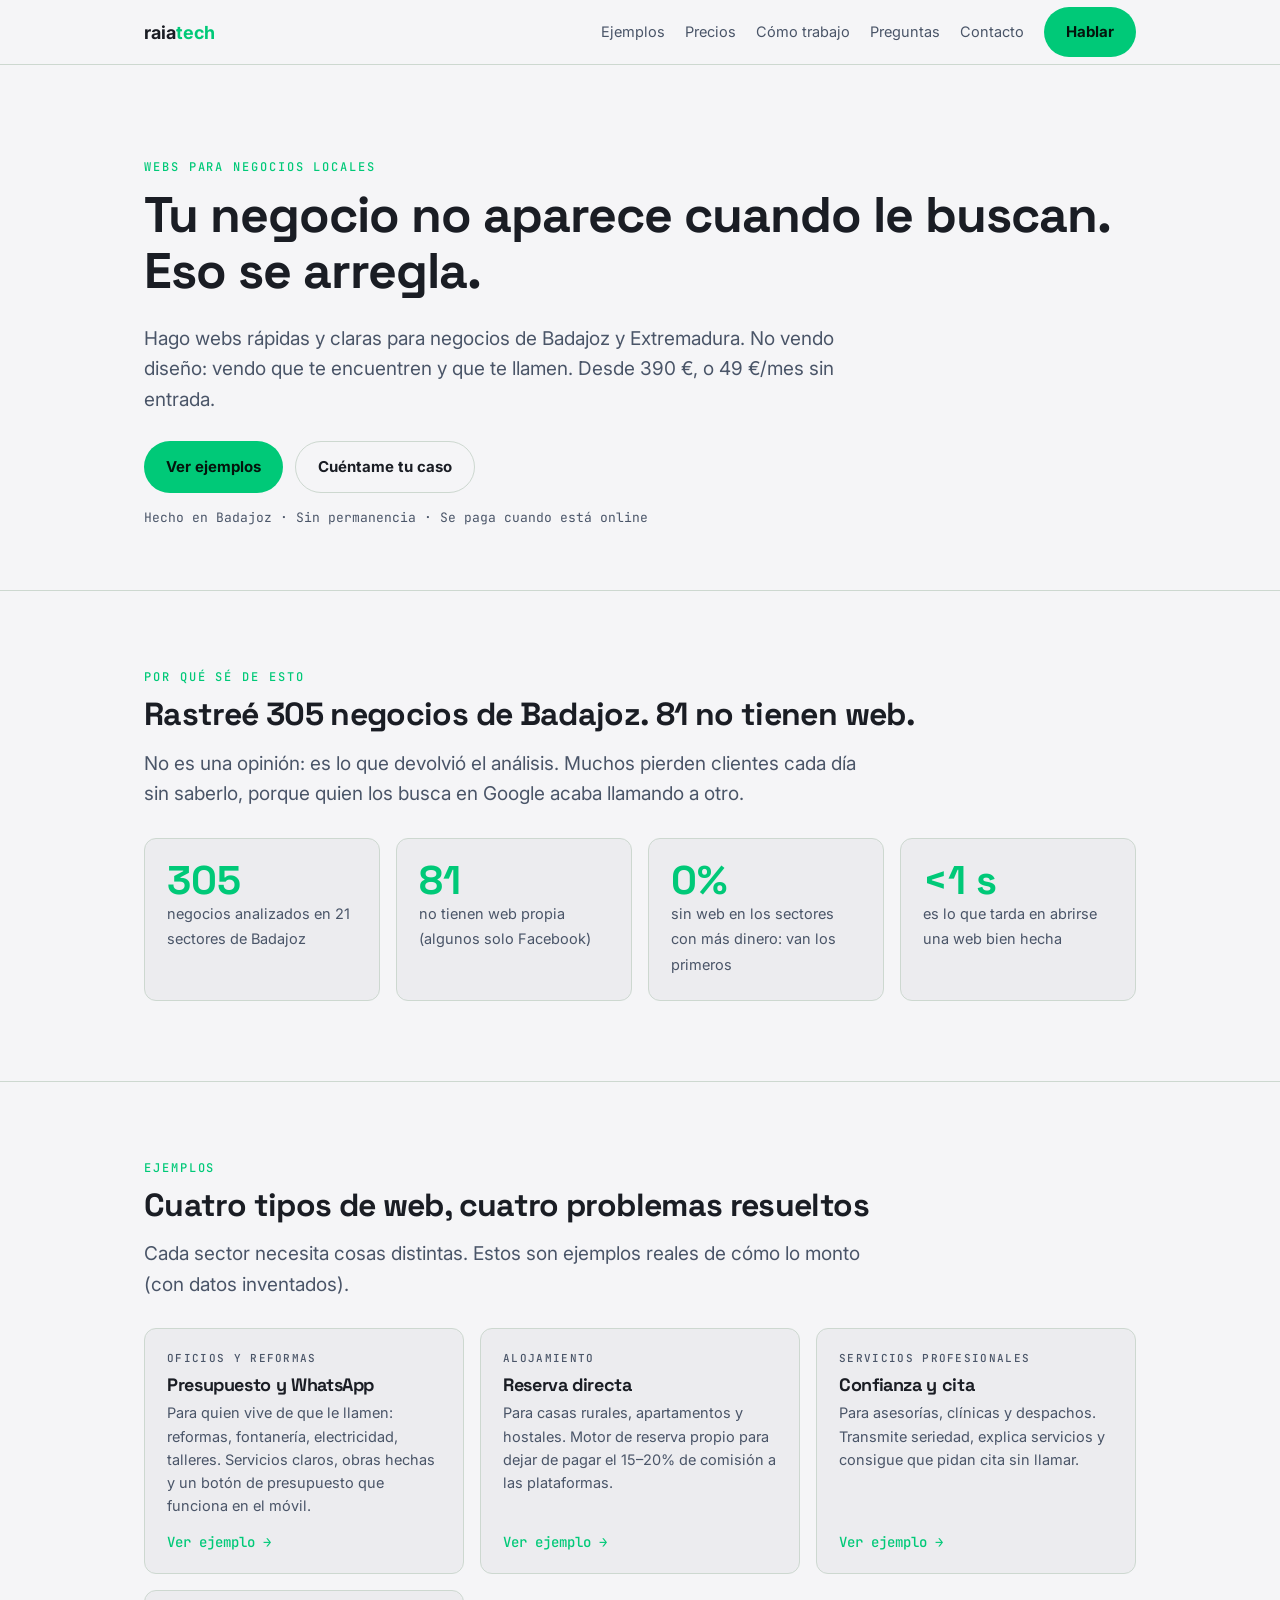
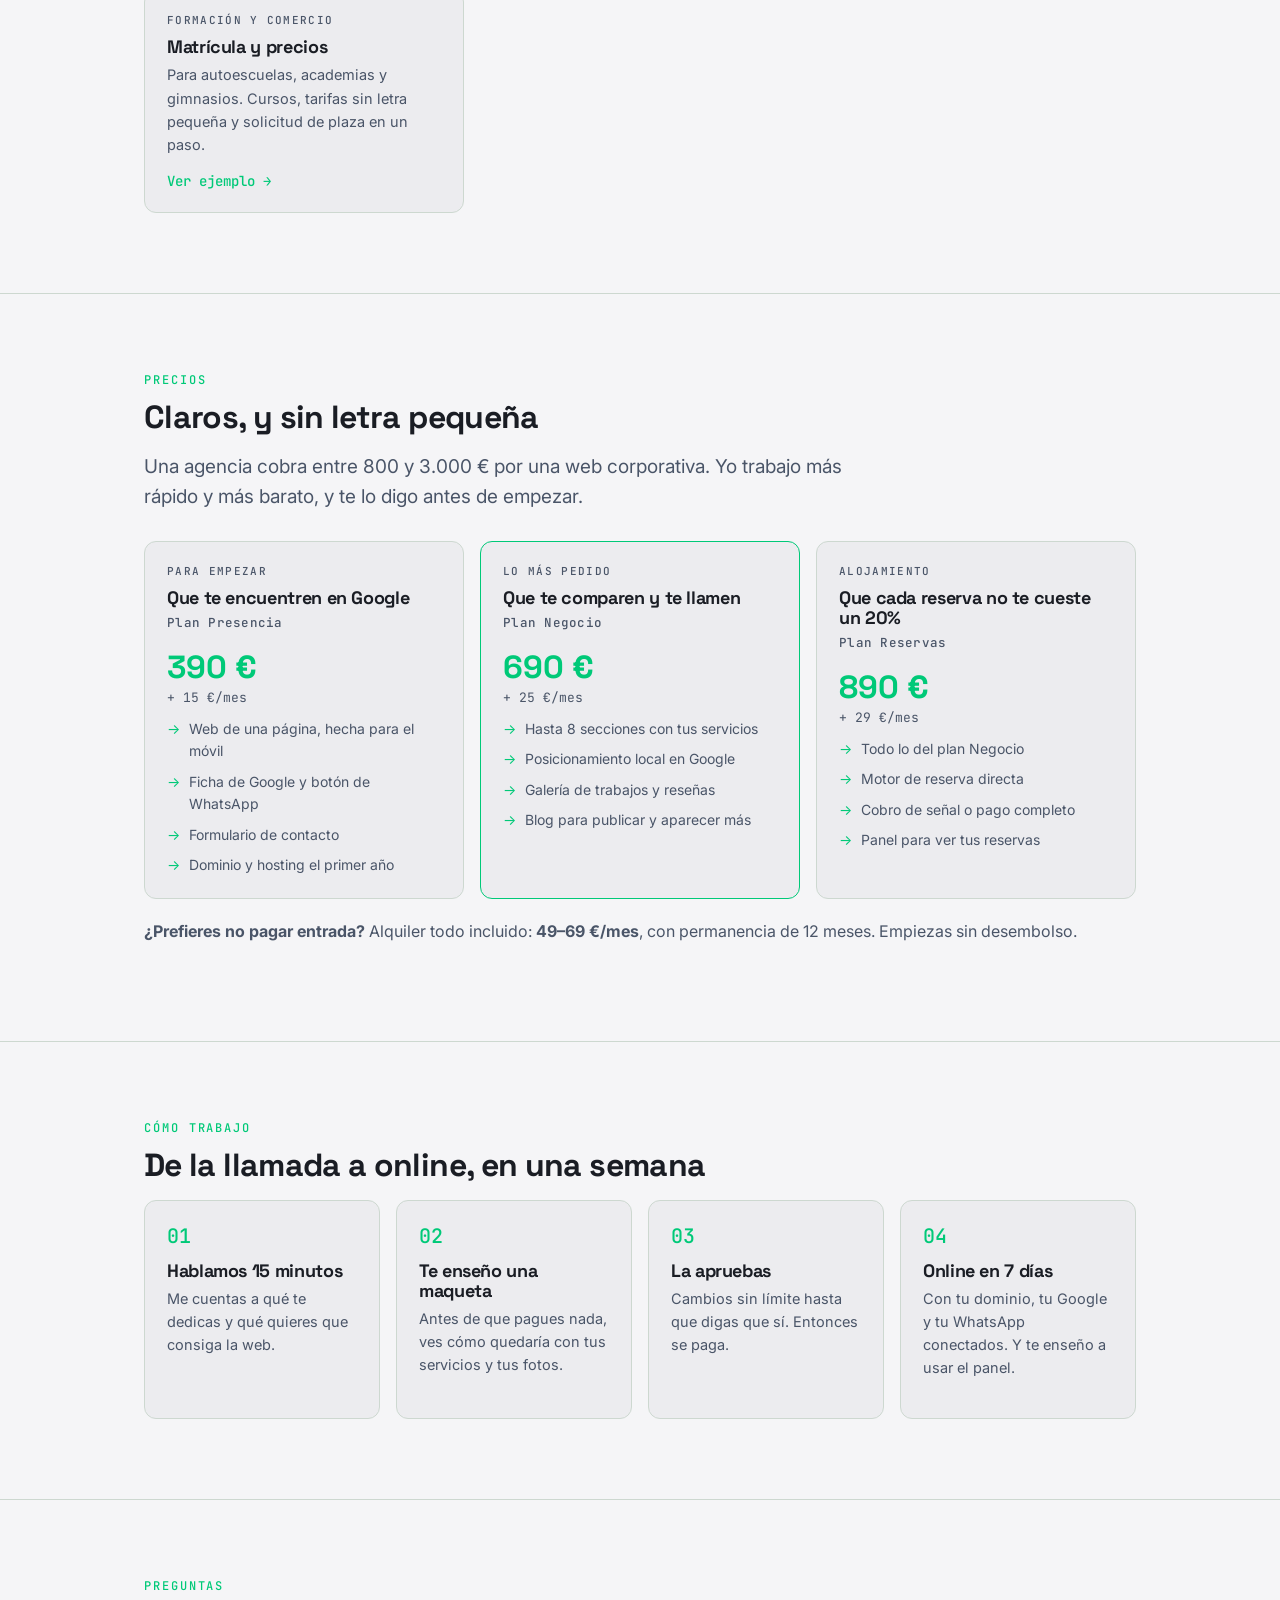
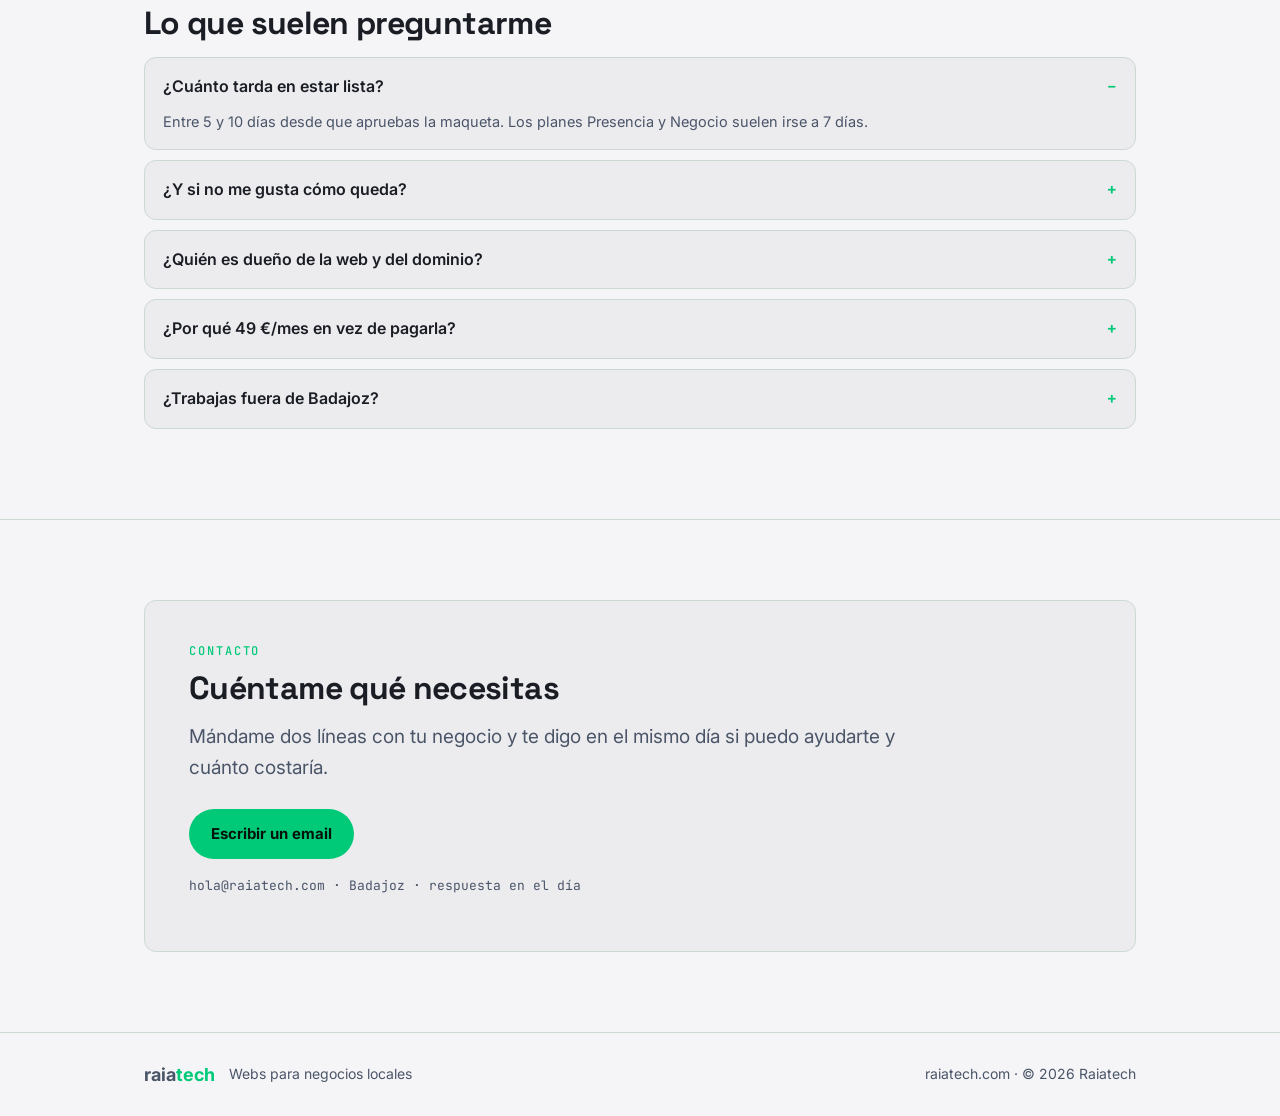
==== webs/index.html @ 299d2aa9 "feat: Raiatech pasa a consultoría técnica e IA Portada con auditoría e ingeniero integrado, informe " ====
<!DOCTYPE html>
<html lang="es">
<head>
<meta name="robots" content="noindex">
<meta charset="utf-8">
<meta name="viewport" content="width=device-width, initial-scale=1">
<title>Webs para negocios locales — Raiatech</title>
<meta name="description" content="Webs rápidas y pensadas para captar clientes, para negocios de Badajoz y Extremadura. Desde 390 € o 49 €/mes sin entrada.">
<link rel="preconnect" href="https://fonts.googleapis.com">
<link rel="preconnect" href="https://fonts.gstatic.com" crossorigin>
<link href="https://fonts.googleapis.com/css2?family=Inter:wght@400;600;700;800&family=JetBrains+Mono:wght@400;500&family=Space+Grotesk:wght@400;500;700&display=swap" rel="stylesheet">
<link rel="icon" href="data:image/svg+xml,%3Csvg xmlns='http://www.w3.org/2000/svg' viewBox='0 0 32 32'%3E%3Crect width='32' height='32' rx='7' fill='%2310141a'/%3E%3Ctext x='16' y='24' font-family='system-ui,sans-serif' font-size='21' font-weight='700' fill='%2300ff9d' text-anchor='middle'%3Er%3C/text%3E%3C/svg%3E">
<style>
  :root{
    --bg:#10141a; --surface-low:#1c2026; --surface-mid:#262a31;
    --electric:#00ff9d; --electric-dim:#00e38b; --cyber-light:#97cbff;
    --on-electric:#0a1410; --on-bg:#dfe2eb; --on-surface:#b9cbbc; --line:#3b4a3f;
    --font:'Inter',ui-sans-serif,system-ui,sans-serif;
    --display:'Space Grotesk','Inter',ui-sans-serif,sans-serif;
    --mono:'JetBrains Mono',ui-monospace,'SF Mono',Menlo,monospace;
    --wrap:1040px; --r:12px;
  }
  @media (prefers-color-scheme: light){
    :root{
      --bg:#f5f5f7; --surface-low:#ececef; --surface-mid:#e2e2e7;
      --electric:#00c978; --electric-dim:#00b36b; --cyber-light:#1e5080;
      --on-electric:#04140c; --on-bg:#1a1d24; --on-surface:#4a5568; --line:#cdd8d0;
    }
  }
  *,*::before,*::after{box-sizing:border-box}
  html{scroll-behavior:smooth}
  body{margin:0;background:var(--bg);color:var(--on-bg);font:16px/1.6 var(--font);-webkit-font-smoothing:antialiased}
  a{color:inherit;text-decoration:none}
  .wrap{max-width:var(--wrap);margin:0 auto;padding:0 24px}
  h1,h2,h3{font-family:var(--display);margin:0 0 .5em;letter-spacing:-.02em;line-height:1.12}
  h1{font-size:clamp(30px,5.4vw,50px);font-weight:700}
  h2{font-size:clamp(23px,3.4vw,32px);font-weight:700}
  h3{font-size:18px}
  p{margin:0 0 1em;color:var(--on-surface)}
  .label{font:500 12px/1 var(--mono);letter-spacing:.16em;text-transform:uppercase;color:var(--electric);margin:0 0 14px}
  .lead{font-size:clamp(17px,2vw,19px);max-width:60ch}
  section{padding:clamp(48px,7vw,80px) 0}
  .sep{border-top:1px solid var(--line)}

  header.top{position:sticky;top:0;z-index:40;background:color-mix(in srgb,var(--bg) 85%,transparent);backdrop-filter:blur(10px);border-bottom:1px solid var(--line)}
  header.top .wrap{display:flex;align-items:center;gap:20px;height:64px}
  .logo{font:700 18px var(--font)}
  .logo span{color:var(--electric)}
  header nav{display:flex;gap:20px;margin-left:auto;font-size:14.5px;color:var(--on-surface)}
  header nav a:hover{color:var(--on-bg)}
  @media(max-width:860px){header nav{display:none}}

  .btn{display:inline-flex;align-items:center;gap:8px;background:var(--electric);color:var(--on-electric);font-weight:700;font-size:15px;padding:13px 22px;border-radius:999px;border:0;cursor:pointer;transition:transform .12s,filter .12s;font-family:inherit}
  .btn:hover{transform:translateY(-1px);filter:brightness(1.05)}
  .btn--ghost{background:transparent;color:var(--on-bg);border:1.5px solid var(--line)}
  .btn-row{display:flex;flex-wrap:wrap;gap:12px;margin-top:26px}

  .hero{padding:clamp(52px,8vw,96px) 0 clamp(40px,6vw,64px)}
  .hero small{display:block;margin-top:16px;font:400 13px var(--mono);color:var(--on-surface)}

  .stats{display:grid;gap:16px;grid-template-columns:repeat(auto-fit,minmax(200px,1fr))}
  .stat{background:var(--surface-low);border:1px solid var(--line);border-radius:var(--r);padding:22px}
  .stat b{display:block;font:700 40px/1 var(--display);color:var(--electric)}
  .stat span{color:var(--on-surface);font-size:14.5px}

  .grid{display:grid;gap:16px;grid-template-columns:repeat(auto-fit,minmax(240px,1fr))}
  .card{background:var(--surface-low);border:1px solid var(--line);border-radius:var(--r);padding:22px;display:flex;flex-direction:column}
  .card h3{margin-bottom:6px}
  .card p{margin:0 0 16px;font-size:14.5px}
  .card .link{margin-top:auto;font:500 14px var(--mono);color:var(--electric)}
  .card .tag{font:500 11px var(--mono);letter-spacing:.12em;text-transform:uppercase;color:var(--on-surface);margin-bottom:10px}
  a.card:hover{border-color:var(--electric)}

  .price{display:grid;gap:16px;grid-template-columns:repeat(auto-fit,minmax(240px,1fr))}
  .price .plan{font:500 12.5px var(--mono);color:var(--on-surface);margin:0 0 14px;letter-spacing:.02em}
  .price .card b.amount{display:block;font:700 32px/1 var(--display);color:var(--electric);margin:6px 0}
  .price .card small{color:var(--on-surface);font:400 13px var(--mono)}
  .feat{list-style:none;padding:0;margin:12px 0 0;display:grid;gap:8px}
  .feat li{padding-left:22px;position:relative;color:var(--on-surface);font-size:14px}
  .feat li::before{content:"→";position:absolute;left:0;color:var(--electric)}

  .steps{counter-reset:s;display:grid;gap:16px;grid-template-columns:repeat(auto-fit,minmax(220px,1fr))}
  .steps .card::before{counter-increment:s;content:"0" counter(s);font:500 20px var(--mono);color:var(--electric);display:block;margin-bottom:12px}

  details{border:1px solid var(--line);border-radius:var(--r);padding:16px 18px;margin-bottom:10px;background:var(--surface-low)}
  details summary{font-weight:600;cursor:pointer;list-style:none}
  details summary::-webkit-details-marker{display:none}
  details summary::after{content:"+";float:right;color:var(--electric);font-family:var(--mono)}
  details[open] summary::after{content:"–"}
  details p{margin:10px 0 0;font-size:14.5px}

  .cta{background:var(--surface-low);border:1px solid var(--line);border-radius:var(--r);padding:clamp(26px,5vw,44px)}

  footer.foot{border-top:1px solid var(--line);padding:30px 0;color:var(--on-surface);font-size:14px}
  footer.foot .wrap{display:flex;flex-wrap:wrap;gap:14px;align-items:center}
  footer.foot a:hover{color:var(--on-bg)}
</style>
</head>
<body>

<header class="top">
  <div class="wrap">
    <a class="logo" href="https://raiatech.com">raia<span>tech</span></a>
    <nav>
      <a href="#ejemplos">Ejemplos</a>
      <a href="#precios">Precios</a>
      <a href="#proceso">Cómo trabajo</a>
      <a href="#preguntas">Preguntas</a>
      <a href="#contacto">Contacto</a>
    </nav>
    <a class="btn" href="#contacto">Hablar</a>
  </div>
</header>

<main>

  <section class="hero">
    <div class="wrap">
      <p class="label">Webs para negocios locales</p>
      <h1>Tu negocio no aparece cuando le buscan. Eso se arregla.</h1>
      <p class="lead">Hago webs rápidas y claras para negocios de Badajoz y Extremadura. No vendo diseño: vendo que te encuentren y que te llamen. Desde 390 €, o 49 €/mes sin entrada.</p>
      <div class="btn-row">
        <a class="btn" href="#ejemplos">Ver ejemplos</a>
        <a class="btn btn--ghost" href="#contacto">Cuéntame tu caso</a>
      </div>
      <small>Hecho en Badajoz · Sin permanencia · Se paga cuando está online</small>
    </div>
  </section>

  <section class="sep">
    <div class="wrap">
      <p class="label">Por qué sé de esto</p>
      <h2>Rastreé 305 negocios de Badajoz. 81 no tienen web.</h2>
      <p class="lead" style="margin-bottom:28px">No es una opinión: es lo que devolvió el análisis. Muchos pierden clientes cada día sin saberlo, porque quien los busca en Google acaba llamando a otro.</p>
      <div class="stats">
        <div class="stat"><b>305</b><span>negocios analizados en 21 sectores de Badajoz</span></div>
        <div class="stat"><b>81</b><span>no tienen web propia (algunos solo Facebook)</span></div>
        <div class="stat"><b>0%</b><span>sin web en los sectores con más dinero: van los primeros</span></div>
        <div class="stat"><b>&lt;1 s</b><span>es lo que tarda en abrirse una web bien hecha</span></div>
      </div>
    </div>
  </section>

  <section class="sep" id="ejemplos">
    <div class="wrap">
      <p class="label">Ejemplos</p>
      <h2>Cuatro tipos de web, cuatro problemas resueltos</h2>
      <p class="lead" style="margin-bottom:28px">Cada sector necesita cosas distintas. Estos son ejemplos reales de cómo lo monto (con datos inventados).</p>
      <div class="grid">
        <a class="card" href="demos/oficios/">
          <span class="tag">Oficios y reformas</span>
          <h3>Presupuesto y WhatsApp</h3>
          <p>Para quien vive de que le llamen: reformas, fontanería, electricidad, talleres. Servicios claros, obras hechas y un botón de presupuesto que funciona en el móvil.</p>
          <span class="link">Ver ejemplo →</span>
        </a>
        <a class="card" href="demos/alojamiento/">
          <span class="tag">Alojamiento</span>
          <h3>Reserva directa</h3>
          <p>Para casas rurales, apartamentos y hostales. Motor de reserva propio para dejar de pagar el 15–20% de comisión a las plataformas.</p>
          <span class="link">Ver ejemplo →</span>
        </a>
        <a class="card" href="demos/profesionales/">
          <span class="tag">Servicios profesionales</span>
          <h3>Confianza y cita</h3>
          <p>Para asesorías, clínicas y despachos. Transmite seriedad, explica servicios y consigue que pidan cita sin llamar.</p>
          <span class="link">Ver ejemplo →</span>
        </a>
        <a class="card" href="demos/formacion/">
          <span class="tag">Formación y comercio</span>
          <h3>Matrícula y precios</h3>
          <p>Para autoescuelas, academias y gimnasios. Cursos, tarifas sin letra pequeña y solicitud de plaza en un paso.</p>
          <span class="link">Ver ejemplo →</span>
        </a>
      </div>
    </div>
  </section>

  <section class="sep" id="precios">
    <div class="wrap">
      <p class="label">Precios</p>
      <h2>Claros, y sin letra pequeña</h2>
      <p class="lead" style="margin-bottom:28px">Una agencia cobra entre 800 y 3.000 € por una web corporativa. Yo trabajo más rápido y más barato, y te lo digo antes de empezar.</p>
      <div class="price">
        <div class="card">
          <span class="tag">Para empezar</span>
          <h3>Que te encuentren en Google</h3>
          <p class="plan">Plan Presencia</p>
          <b class="amount">390 €</b>
          <small>+ 15 €/mes</small>
          <ul class="feat">
            <li>Web de una página, hecha para el móvil</li>
            <li>Ficha de Google y botón de WhatsApp</li>
            <li>Formulario de contacto</li>
            <li>Dominio y hosting el primer año</li>
          </ul>
        </div>
        <div class="card" style="border-color:var(--electric)">
          <span class="tag">Lo más pedido</span>
          <h3>Que te comparen y te llamen</h3>
          <p class="plan">Plan Negocio</p>
          <b class="amount">690 €</b>
          <small>+ 25 €/mes</small>
          <ul class="feat">
            <li>Hasta 8 secciones con tus servicios</li>
            <li>Posicionamiento local en Google</li>
            <li>Galería de trabajos y reseñas</li>
            <li>Blog para publicar y aparecer más</li>
          </ul>
        </div>
        <div class="card">
          <span class="tag">Alojamiento</span>
          <h3>Que cada reserva no te cueste un 20%</h3>
          <p class="plan">Plan Reservas</p>
          <b class="amount">890 €</b>
          <small>+ 29 €/mes</small>
          <ul class="feat">
            <li>Todo lo del plan Negocio</li>
            <li>Motor de reserva directa</li>
            <li>Cobro de señal o pago completo</li>
            <li>Panel para ver tus reservas</li>
          </ul>
        </div>
      </div>
      <p style="margin-top:20px"><b>¿Prefieres no pagar entrada?</b> Alquiler todo incluido: <b>49–69 €/mes</b>, con permanencia de 12 meses. Empiezas sin desembolso.</p>
    </div>
  </section>

  <section class="sep" id="proceso">
    <div class="wrap">
      <p class="label">Cómo trabajo</p>
      <h2>De la llamada a online, en una semana</h2>
      <div class="steps">
        <div class="card"><h3>Hablamos 15 minutos</h3><p>Me cuentas a qué te dedicas y qué quieres que consiga la web.</p></div>
        <div class="card"><h3>Te enseño una maqueta</h3><p>Antes de que pagues nada, ves cómo quedaría con tus servicios y tus fotos.</p></div>
        <div class="card"><h3>La apruebas</h3><p>Cambios sin límite hasta que digas que sí. Entonces se paga.</p></div>
        <div class="card"><h3>Online en 7 días</h3><p>Con tu dominio, tu Google y tu WhatsApp conectados. Y te enseño a usar el panel.</p></div>
      </div>
    </div>
  </section>

  <section class="sep" id="preguntas">
    <div class="wrap">
      <p class="label">Preguntas</p>
      <h2>Lo que suelen preguntarme</h2>
      <details open><summary>¿Cuánto tarda en estar lista?</summary><p>Entre 5 y 10 días desde que apruebas la maqueta. Los planes Presencia y Negocio suelen irse a 7 días.</p></details>
      <details><summary>¿Y si no me gusta cómo queda?</summary><p>No pagas nada hasta aprobar la maqueta. Ves cómo quedaría antes de decidir.</p></details>
      <details><summary>¿Quién es dueño de la web y del dominio?</summary><p>Tú. El dominio se registra a tu nombre y el contenido es tuyo. Si algún día te vas, te llevas todo.</p></details>
      <details><summary>¿Por qué 49 €/mes en vez de pagarla?</summary><p>Porque no todo el mundo quiere soltar 690 € de golpe. Con la cuota pagas lo mismo repartido, y yo me encargo de todo.</p></details>
      <details><summary>¿Trabajas fuera de Badajoz?</summary><p>Sí. La oficina está en Badajoz, pero se hace todo online sin problema.</p></details>
    </div>
  </section>

  <section class="sep" id="contacto">
    <div class="wrap">
      <div class="cta">
        <p class="label">Contacto</p>
        <h2>Cuéntame qué necesitas</h2>
        <p class="lead">Mándame dos líneas con tu negocio y te digo en el mismo día si puedo ayudarte y cuánto costaría.</p>
        <div class="btn-row">
          <a class="btn" href="mailto:hola@raiatech.com?subject=Quiero%20una%20web%20para%20mi%20negocio">Escribir un email</a>
        </div>
        <p style="margin-top:18px;font:400 13px var(--mono);color:var(--on-surface)">hola@raiatech.com · Badajoz · respuesta en el día</p>
      </div>
    </div>
  </section>

</main>

<footer class="foot">
  <div class="wrap">
    <span class="logo">raia<span>tech</span></span>
    <span>Webs para negocios locales</span>
    <span style="margin-left:auto"><a href="https://raiatech.com">raiatech.com</a> · © 2026 Raiatech</span>
  </div>
</footer>

</body>
</html>
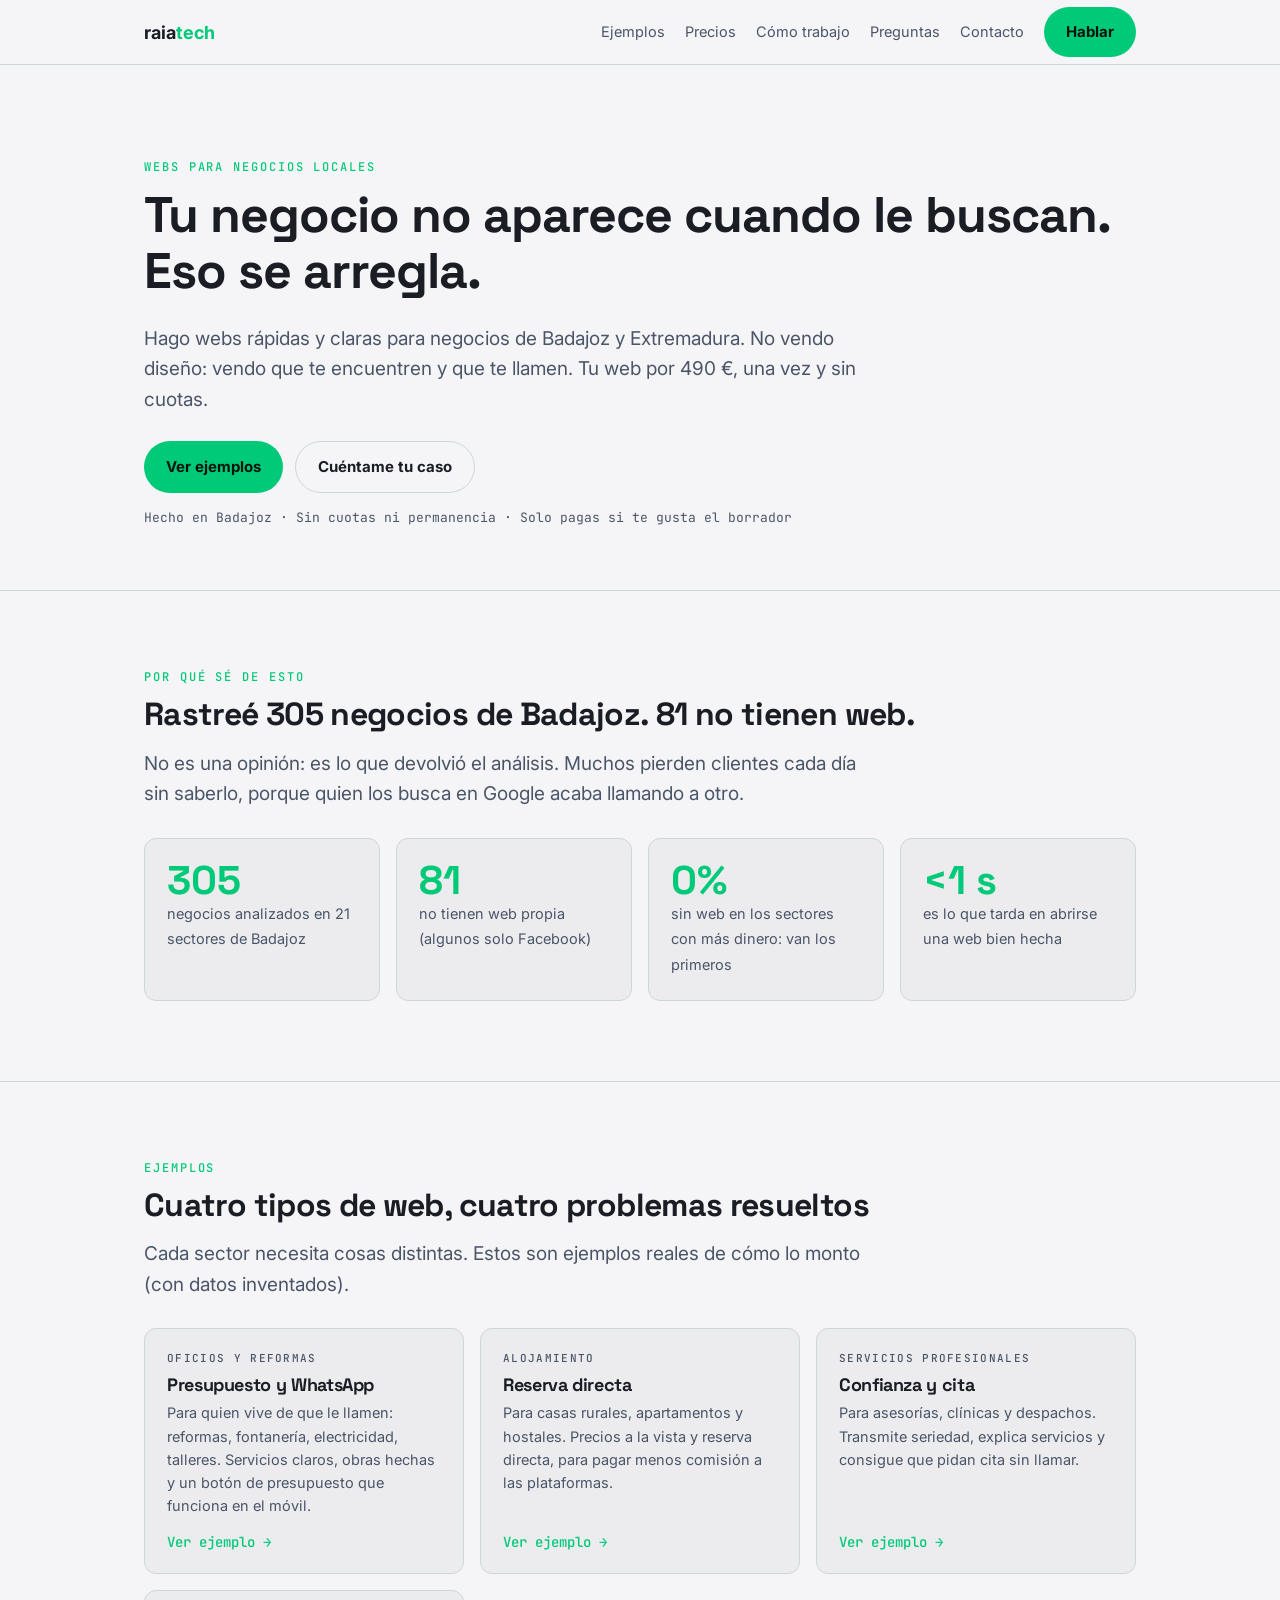
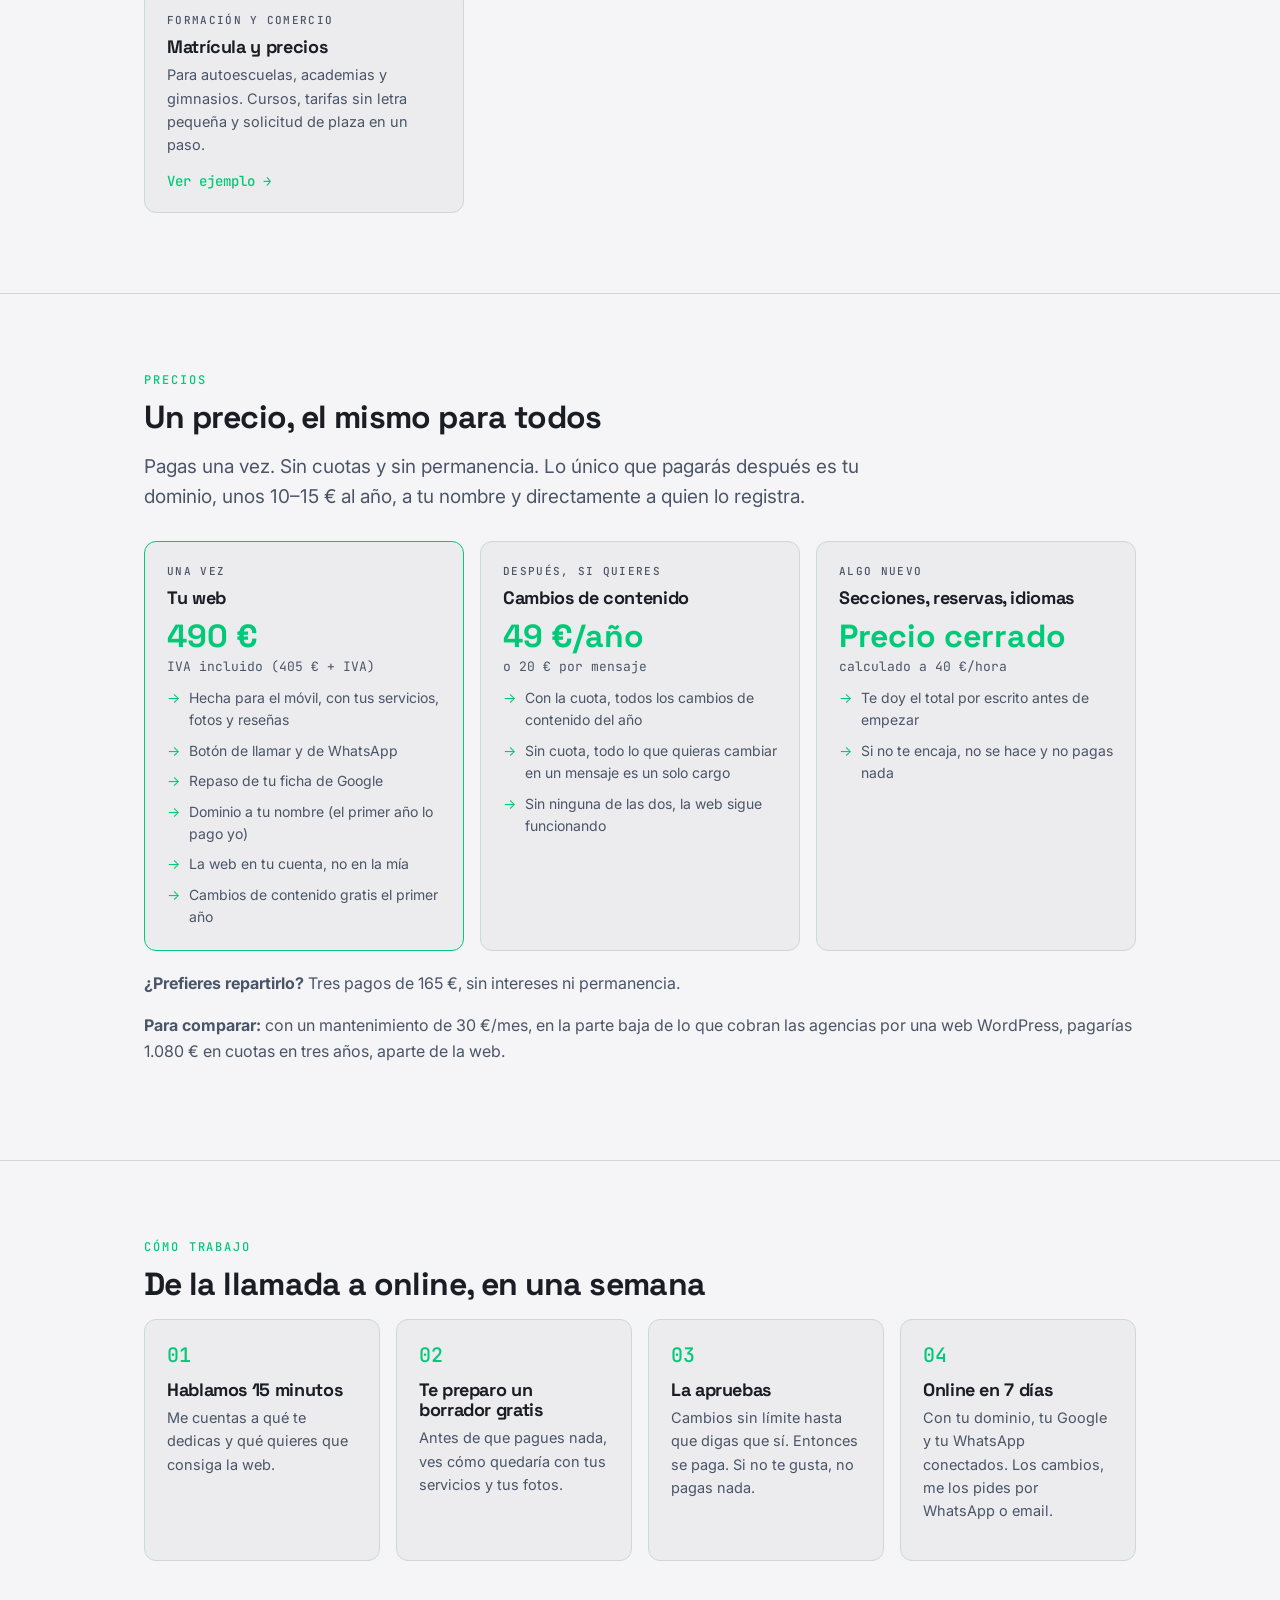
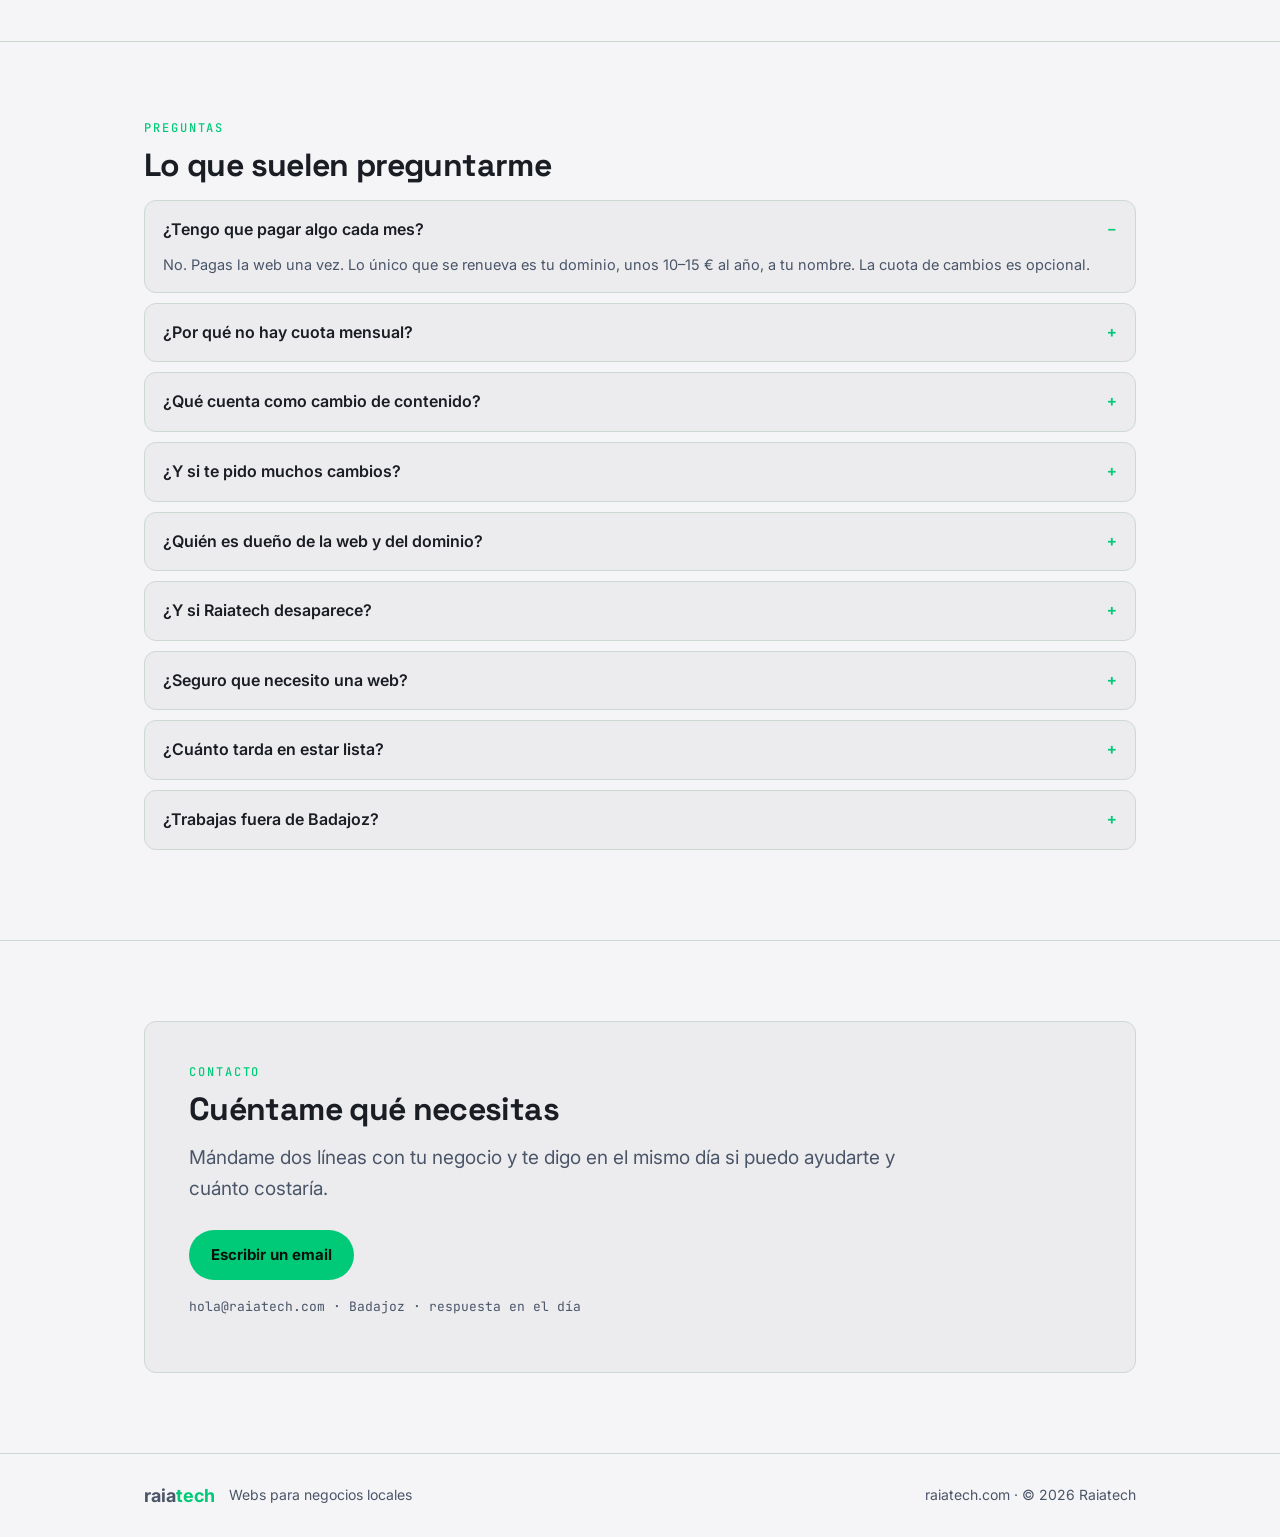
==== commit 1f0fb5d7: "webs: un precio igual para todos, sin cuotas ni permanencia 490 € una vez; cambios de contenido grat" ====
--- a/webs/index.html
+++ b/webs/index.html
@@ -5,7 +5,7 @@
 <meta charset="utf-8">
 <meta name="viewport" content="width=device-width, initial-scale=1">
 <title>Webs para negocios locales — Raiatech</title>
-<meta name="description" content="Webs rápidas y pensadas para captar clientes, para negocios de Badajoz y Extremadura. Desde 390 € o 49 €/mes sin entrada.">
+<meta name="description" content="Webs rápidas y pensadas para captar clientes, para negocios de Badajoz y Extremadura. 490 € una vez, sin cuotas ni permanencia.">
 <link rel="preconnect" href="https://fonts.googleapis.com">
 <link rel="preconnect" href="https://fonts.gstatic.com" crossorigin>
 <link href="https://fonts.googleapis.com/css2?family=Inter:wght@400;600;700;800&family=JetBrains+Mono:wght@400;500&family=Space+Grotesk:wght@400;500;700&display=swap" rel="stylesheet">
@@ -118,12 +118,12 @@
     <div class="wrap">
       <p class="label">Webs para negocios locales</p>
       <h1>Tu negocio no aparece cuando le buscan. Eso se arregla.</h1>
-      <p class="lead">Hago webs rápidas y claras para negocios de Badajoz y Extremadura. No vendo diseño: vendo que te encuentren y que te llamen. Desde 390 €, o 49 €/mes sin entrada.</p>
+      <p class="lead">Hago webs rápidas y claras para negocios de Badajoz y Extremadura. No vendo diseño: vendo que te encuentren y que te llamen. Tu web por 490&nbsp;€, una vez y sin cuotas.</p>
       <div class="btn-row">
         <a class="btn" href="#ejemplos">Ver ejemplos</a>
         <a class="btn btn--ghost" href="#contacto">Cuéntame tu caso</a>
       </div>
-      <small>Hecho en Badajoz · Sin permanencia · Se paga cuando está online</small>
+      <small>Hecho en Badajoz · Sin cuotas ni permanencia · Solo pagas si te gusta el borrador</small>
     </div>
   </section>
 
@@ -156,7 +156,7 @@
         <a class="card" href="demos/alojamiento/">
           <span class="tag">Alojamiento</span>
           <h3>Reserva directa</h3>
-          <p>Para casas rurales, apartamentos y hostales. Motor de reserva propio para dejar de pagar el 15–20% de comisión a las plataformas.</p>
+          <p>Para casas rurales, apartamentos y hostales. Precios a la vista y reserva directa, para pagar menos comisión a las plataformas.</p>
           <span class="link">Ver ejemplo →</span>
         </a>
         <a class="card" href="demos/profesionales/">
@@ -178,50 +178,47 @@
   <section class="sep" id="precios">
     <div class="wrap">
       <p class="label">Precios</p>
-      <h2>Claros, y sin letra pequeña</h2>
-      <p class="lead" style="margin-bottom:28px">Una agencia cobra entre 800 y 3.000 € por una web corporativa. Yo trabajo más rápido y más barato, y te lo digo antes de empezar.</p>
+      <h2>Un precio, el mismo para todos</h2>
+      <p class="lead" style="margin-bottom:28px">Pagas una vez. Sin cuotas y sin permanencia. Lo único que pagarás después es tu dominio, unos 10–15&nbsp;€ al año, a tu nombre y directamente a quien lo registra.</p>
       <div class="price">
+        <div class="card" style="border-color:var(--electric)">
+          <span class="tag">Una vez</span>
+          <h3>Tu web</h3>
+          <b class="amount">490&nbsp;€</b>
+          <small>IVA incluido (405&nbsp;€ + IVA)</small>
+          <ul class="feat">
+            <li>Hecha para el móvil, con tus servicios, fotos y reseñas</li>
+            <li>Botón de llamar y de WhatsApp</li>
+            <li>Repaso de tu ficha de Google</li>
+            <li>Dominio a tu nombre (el primer año lo pago yo)</li>
+            <li>La web en tu cuenta, no en la mía</li>
+            <li>Cambios de contenido gratis el primer año</li>
+          </ul>
+        </div>
         <div class="card">
-          <span class="tag">Para empezar</span>
-          <h3>Que te encuentren en Google</h3>
-          <p class="plan">Plan Presencia</p>
-          <b class="amount">390 €</b>
-          <small>+ 15 €/mes</small>
+          <span class="tag">Después, si quieres</span>
+          <h3>Cambios de contenido</h3>
+          <b class="amount">49&nbsp;€/año</b>
+          <small>o 20&nbsp;€ por mensaje</small>
           <ul class="feat">
-            <li>Web de una página, hecha para el móvil</li>
-            <li>Ficha de Google y botón de WhatsApp</li>
-            <li>Formulario de contacto</li>
-            <li>Dominio y hosting el primer año</li>
+            <li>Con la cuota, todos los cambios de contenido del año</li>
+            <li>Sin cuota, todo lo que quieras cambiar en un mensaje es un solo cargo</li>
+            <li>Sin ninguna de las dos, la web sigue funcionando</li>
           </ul>
         </div>
-        <div class="card" style="border-color:var(--electric)">
-          <span class="tag">Lo más pedido</span>
-          <h3>Que te comparen y te llamen</h3>
-          <p class="plan">Plan Negocio</p>
-          <b class="amount">690 €</b>
-          <small>+ 25 €/mes</small>
+        <div class="card">
+          <span class="tag">Algo nuevo</span>
+          <h3>Secciones, reservas, idiomas</h3>
+          <b class="amount">Precio cerrado</b>
+          <small>calculado a 40&nbsp;€/hora</small>
           <ul class="feat">
-            <li>Hasta 8 secciones con tus servicios</li>
-            <li>Posicionamiento local en Google</li>
-            <li>Galería de trabajos y reseñas</li>
-            <li>Blog para publicar y aparecer más</li>
+            <li>Te doy el total por escrito antes de empezar</li>
+            <li>Si no te encaja, no se hace y no pagas nada</li>
           </ul>
         </div>
-        <div class="card">
-          <span class="tag">Alojamiento</span>
-          <h3>Que cada reserva no te cueste un 20%</h3>
-          <p class="plan">Plan Reservas</p>
-          <b class="amount">890 €</b>
-          <small>+ 29 €/mes</small>
-          <ul class="feat">
-            <li>Todo lo del plan Negocio</li>
-            <li>Motor de reserva directa</li>
-            <li>Cobro de señal o pago completo</li>
-            <li>Panel para ver tus reservas</li>
-          </ul>
-        </div>
-      </div>
-      <p style="margin-top:20px"><b>¿Prefieres no pagar entrada?</b> Alquiler todo incluido: <b>49–69 €/mes</b>, con permanencia de 12 meses. Empiezas sin desembolso.</p>
+      </div>
+      <p style="margin-top:20px"><b>¿Prefieres repartirlo?</b> Tres pagos de 165&nbsp;€, sin intereses ni permanencia.</p>
+      <p><b>Para comparar:</b> con un mantenimiento de 30&nbsp;€/mes, en la parte baja de lo que cobran las agencias por una web WordPress, pagarías 1.080&nbsp;€ en cuotas en tres años, aparte de la web.</p>
     </div>
   </section>
 
@@ -231,9 +228,9 @@
       <h2>De la llamada a online, en una semana</h2>
       <div class="steps">
         <div class="card"><h3>Hablamos 15 minutos</h3><p>Me cuentas a qué te dedicas y qué quieres que consiga la web.</p></div>
-        <div class="card"><h3>Te enseño una maqueta</h3><p>Antes de que pagues nada, ves cómo quedaría con tus servicios y tus fotos.</p></div>
-        <div class="card"><h3>La apruebas</h3><p>Cambios sin límite hasta que digas que sí. Entonces se paga.</p></div>
-        <div class="card"><h3>Online en 7 días</h3><p>Con tu dominio, tu Google y tu WhatsApp conectados. Y te enseño a usar el panel.</p></div>
+        <div class="card"><h3>Te preparo un borrador gratis</h3><p>Antes de que pagues nada, ves cómo quedaría con tus servicios y tus fotos.</p></div>
+        <div class="card"><h3>La apruebas</h3><p>Cambios sin límite hasta que digas que sí. Entonces se paga. Si no te gusta, no pagas nada.</p></div>
+        <div class="card"><h3>Online en 7 días</h3><p>Con tu dominio, tu Google y tu WhatsApp conectados. Los cambios, me los pides por WhatsApp o email.</p></div>
       </div>
     </div>
   </section>
@@ -242,10 +239,14 @@
     <div class="wrap">
       <p class="label">Preguntas</p>
       <h2>Lo que suelen preguntarme</h2>
-      <details open><summary>¿Cuánto tarda en estar lista?</summary><p>Entre 5 y 10 días desde que apruebas la maqueta. Los planes Presencia y Negocio suelen irse a 7 días.</p></details>
-      <details><summary>¿Y si no me gusta cómo queda?</summary><p>No pagas nada hasta aprobar la maqueta. Ves cómo quedaría antes de decidir.</p></details>
-      <details><summary>¿Quién es dueño de la web y del dominio?</summary><p>Tú. El dominio se registra a tu nombre y el contenido es tuyo. Si algún día te vas, te llevas todo.</p></details>
-      <details><summary>¿Por qué 49 €/mes en vez de pagarla?</summary><p>Porque no todo el mundo quiere soltar 690 € de golpe. Con la cuota pagas lo mismo repartido, y yo me encargo de todo.</p></details>
+      <details open><summary>¿Tengo que pagar algo cada mes?</summary><p>No. Pagas la web una vez. Lo único que se renueva es tu dominio, unos 10–15&nbsp;€ al año, a tu nombre. La cuota de cambios es opcional.</p></details>
+      <details><summary>¿Por qué no hay cuota mensual?</summary><p>Porque una web sencilla y bien hecha casi no cuesta nada mantenerla en marcha: no lleva WordPress ni nada que actualizar. No te voy a cobrar cada mes por algo que no me cuesta.</p></details>
+      <details><summary>¿Qué cuenta como cambio de contenido?</summary><p>Lo que ya está en tu web: horarios, precios, textos, fotos, servicios, preguntas o el teléfono. Me lo mandas por WhatsApp o email y queda publicado en dos días laborables. Una sección nueva, otra página, reservas u otro idioma son algo nuevo y llevan precio cerrado.</p></details>
+      <details><summary>¿Y si te pido muchos cambios?</summary><p>Lo normal es un puñado al año. Si algún mes se nota, te lo diré antes de cobrarte nada.</p></details>
+      <details><summary>¿Quién es dueño de la web y del dominio?</summary><p>Tú. El dominio va a tu nombre, la web está en tu cuenta y te doy los ficheros. Si te vas, no tienes que pedirme permiso.</p></details>
+      <details><summary>¿Y si Raiatech desaparece?</summary><p>Tu web sigue funcionando: está en tu cuenta y no depende de mí.</p></details>
+      <details><summary>¿Seguro que necesito una web?</summary><p>No siempre. Si te encuentran bien en Google Maps y tienes la agenda llena, puede que te baste con tu ficha de Google. Si es tu caso, te lo diré.</p></details>
+      <details><summary>¿Cuánto tarda en estar lista?</summary><p>Unos 7 días desde que apruebas el borrador.</p></details>
       <details><summary>¿Trabajas fuera de Badajoz?</summary><p>Sí. La oficina está en Badajoz, pero se hace todo online sin problema.</p></details>
     </div>
   </section>
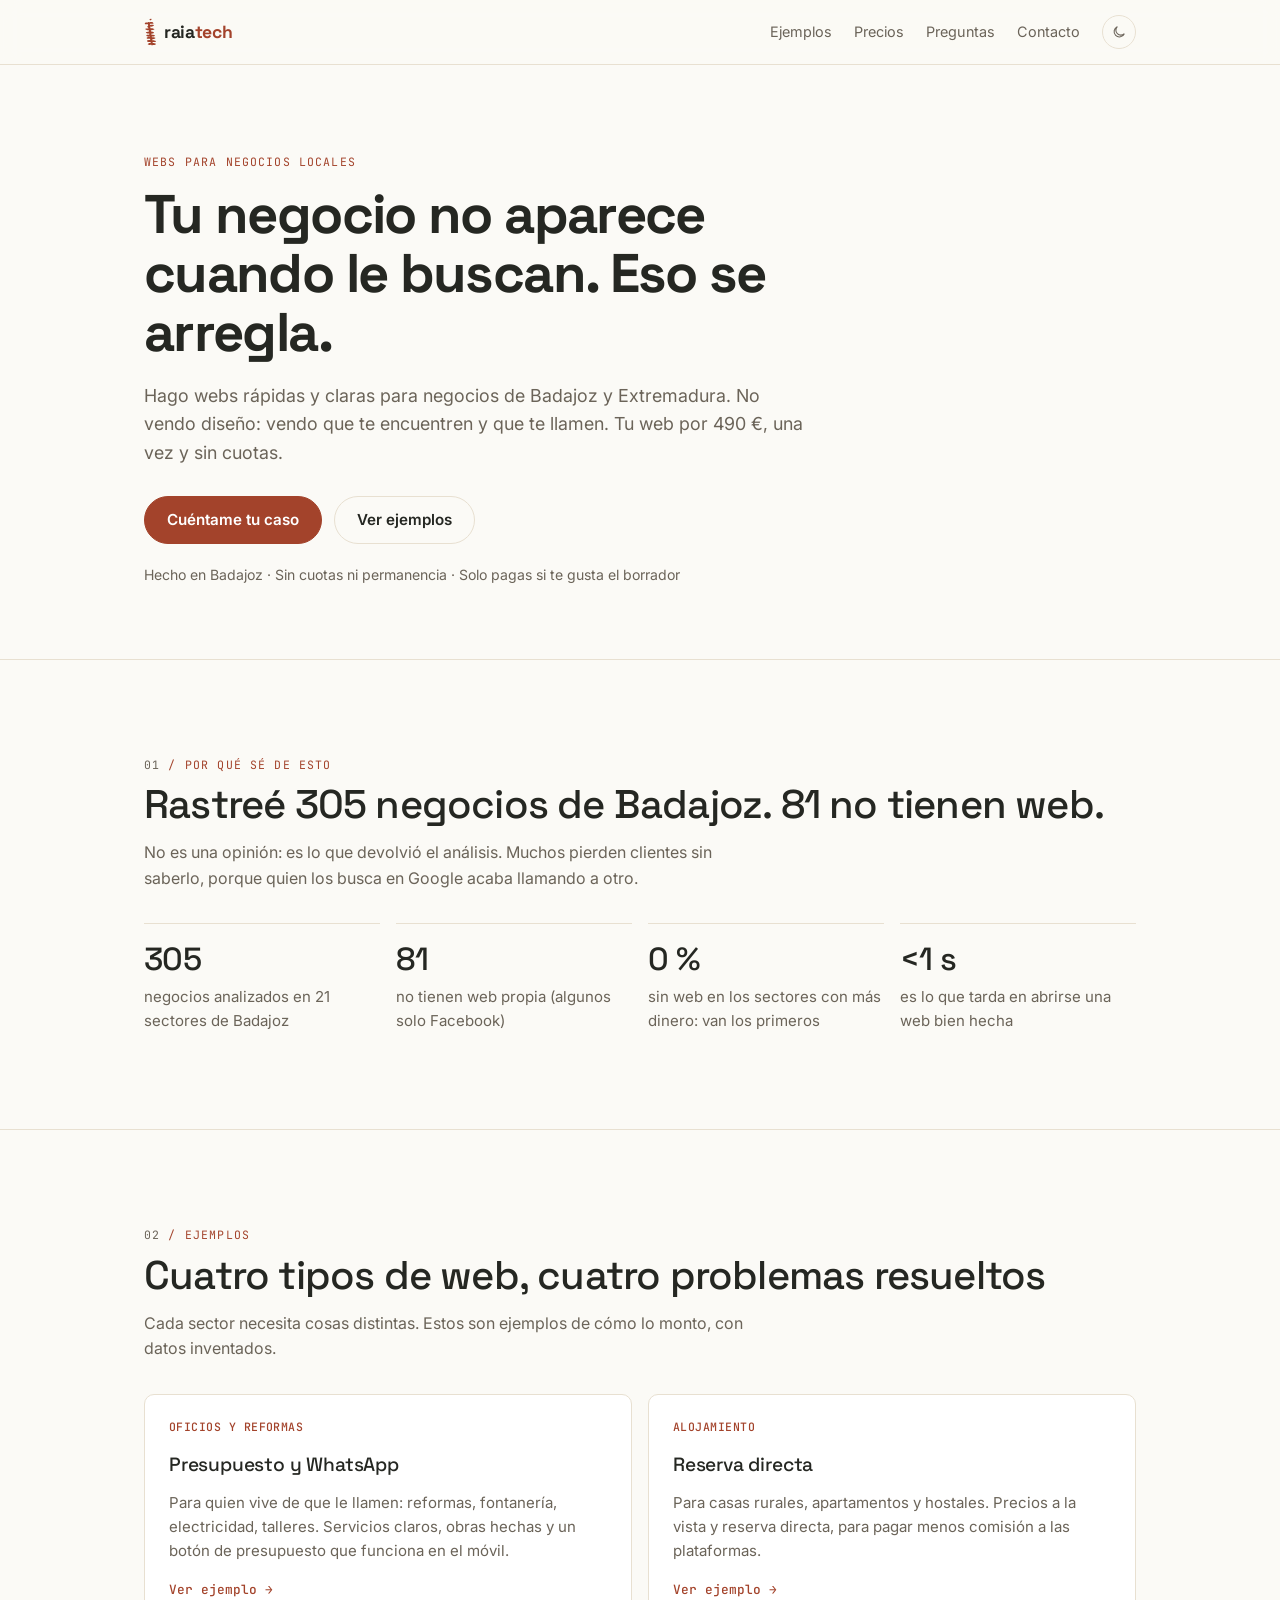
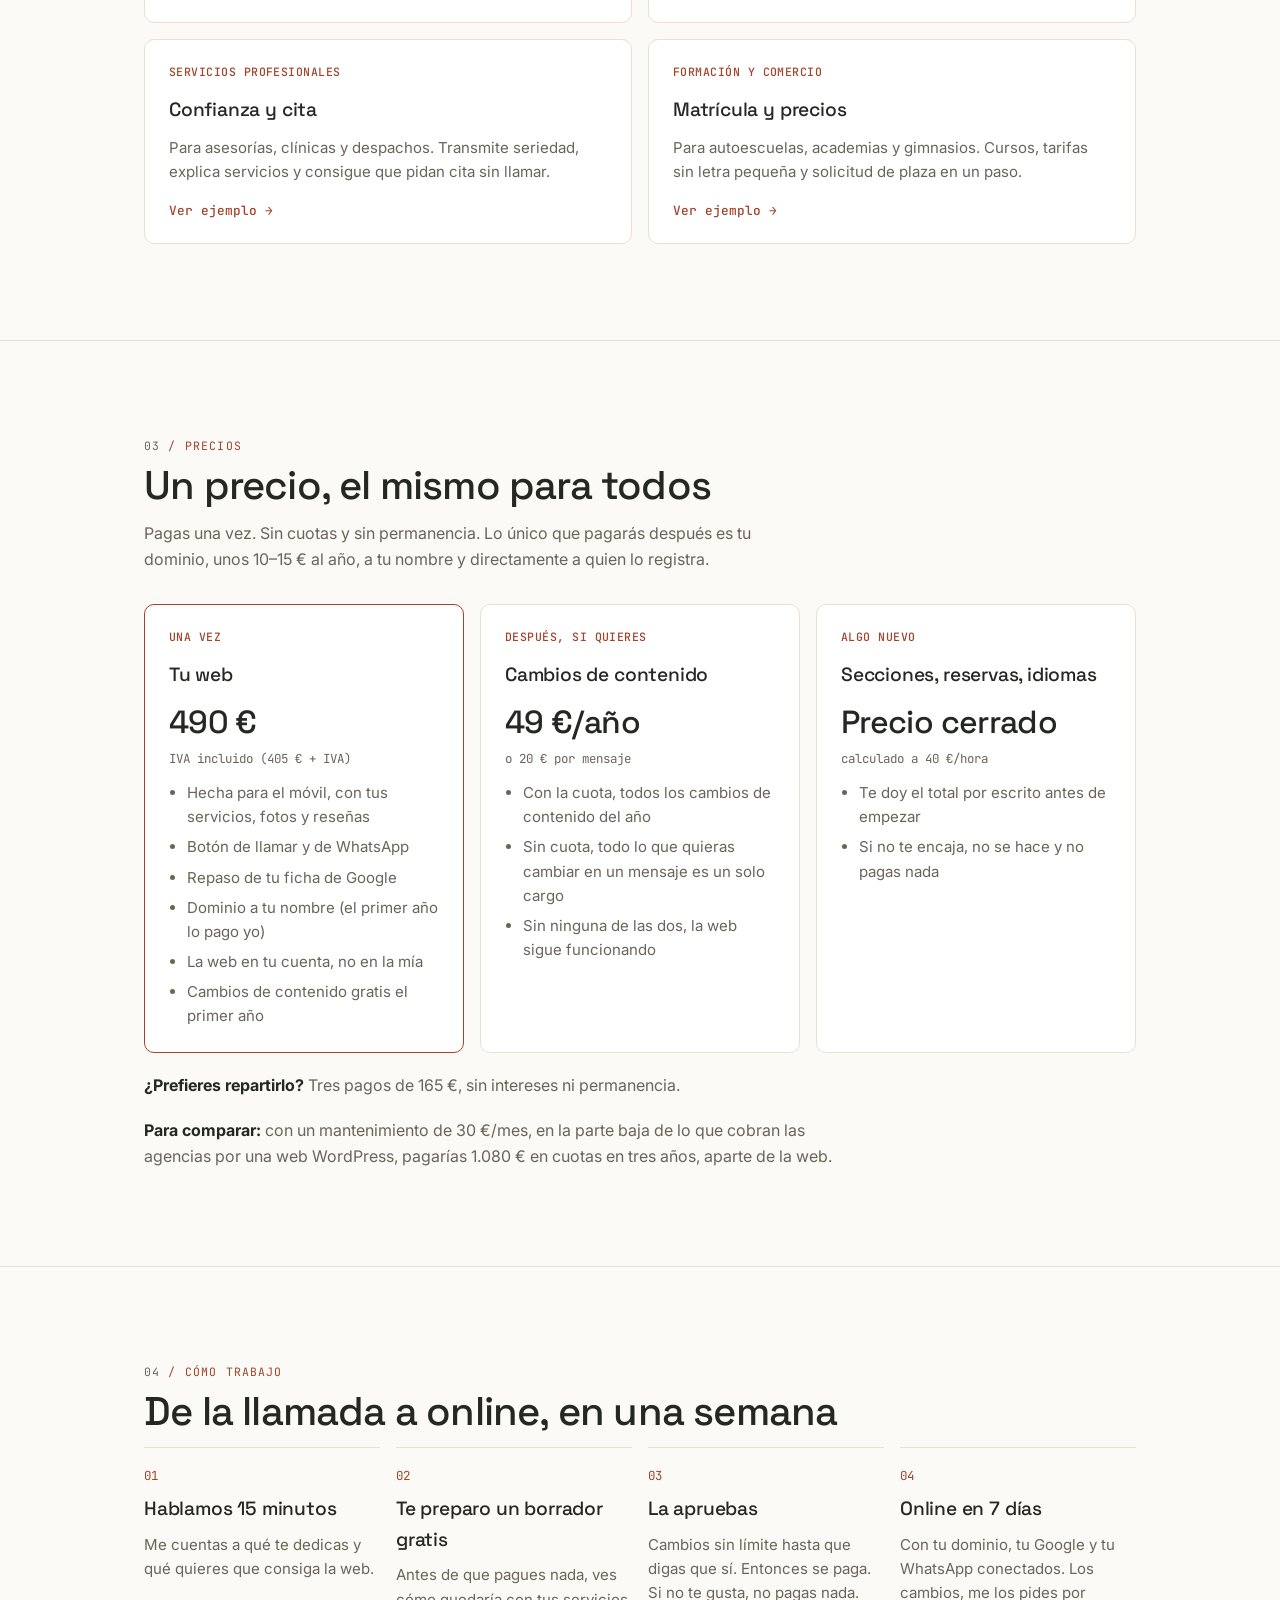
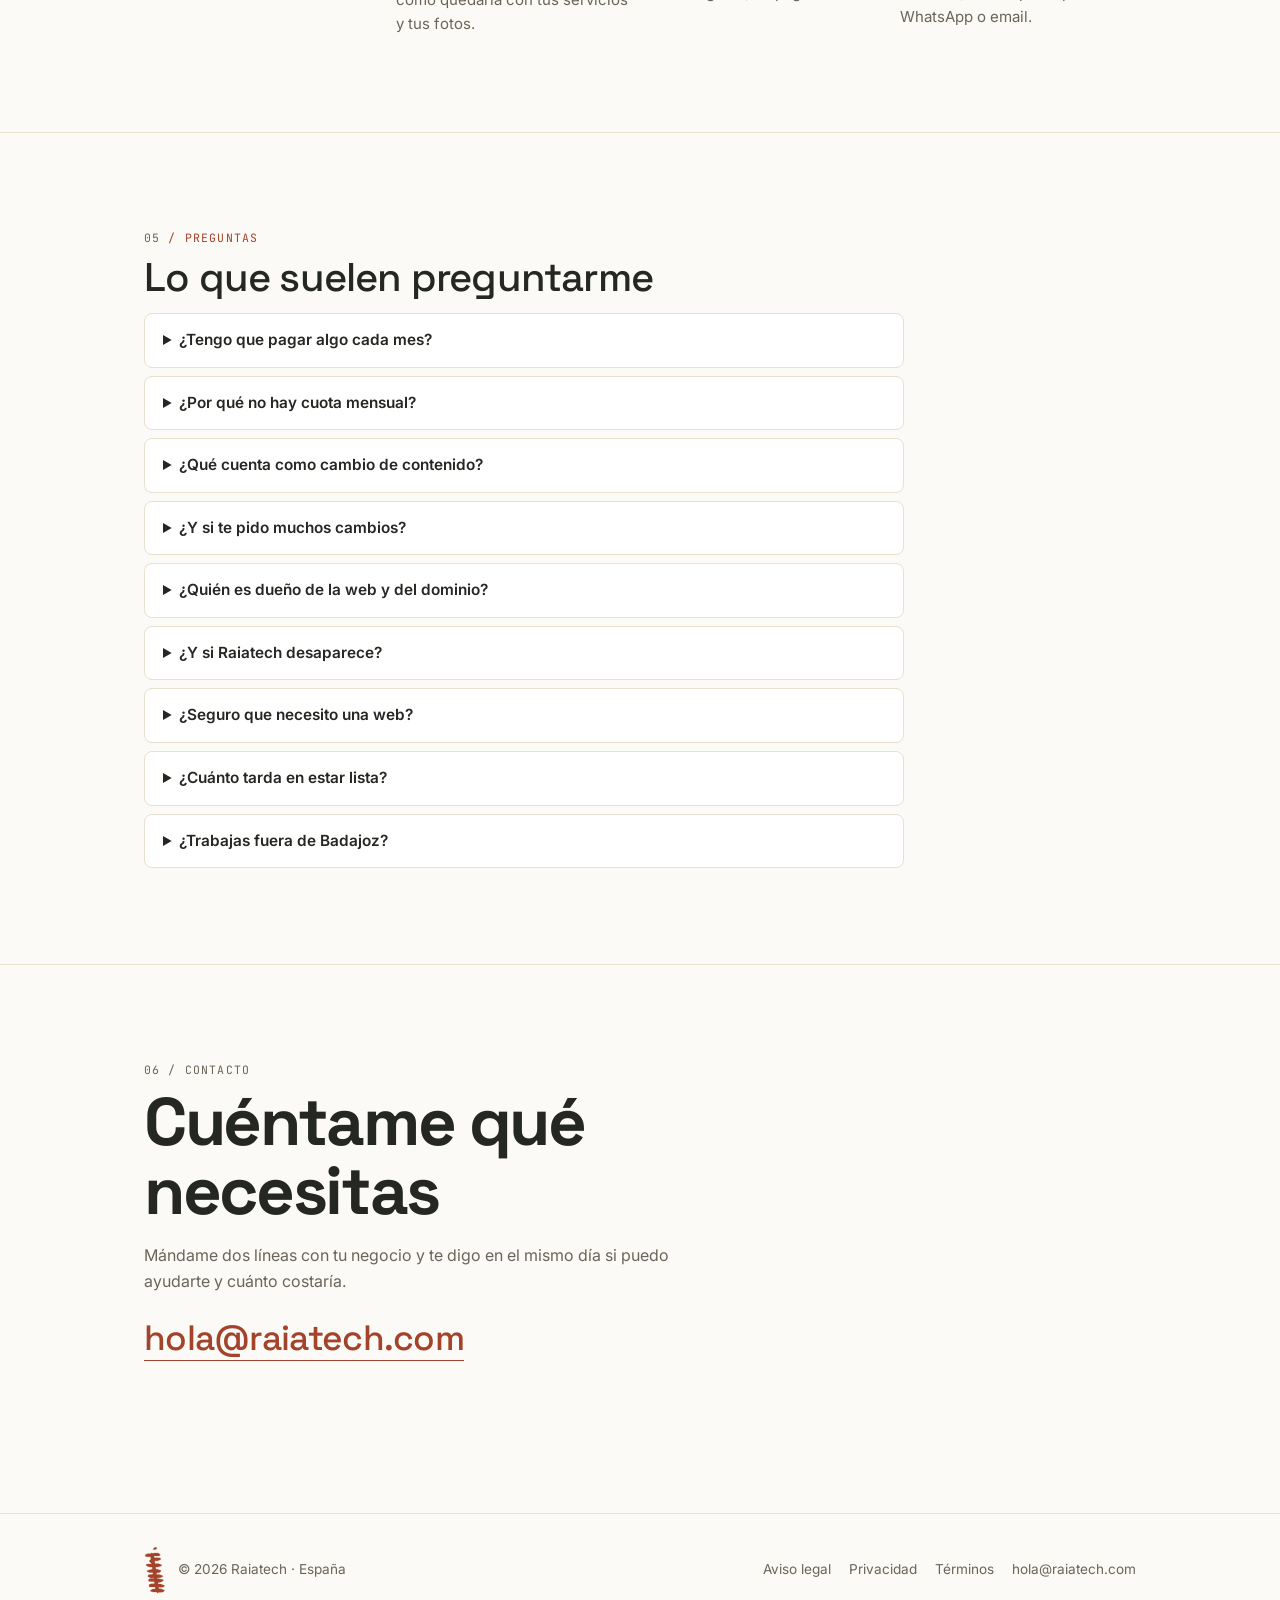
==== commit 1c007661: "webs: mismo sistema de diseño que raiatech.com La página de webs locales tenía tokens propios (verde" ====
--- a/webs/index.html
+++ b/webs/index.html
@@ -1,245 +1,159 @@
-<!DOCTYPE html>
+<!doctype html>
 <html lang="es">
 <head>
-<meta name="robots" content="noindex">
 <meta charset="utf-8">
 <meta name="viewport" content="width=device-width, initial-scale=1">
-<title>Webs para negocios locales — Raiatech</title>
+<meta name="robots" content="noindex">
+<title>Webs para negocios locales · Raiatech</title>
 <meta name="description" content="Webs rápidas y pensadas para captar clientes, para negocios de Badajoz y Extremadura. 490 € una vez, sin cuotas ni permanencia.">
-<link rel="preconnect" href="https://fonts.googleapis.com">
-<link rel="preconnect" href="https://fonts.gstatic.com" crossorigin>
-<link href="https://fonts.googleapis.com/css2?family=Inter:wght@400;600;700;800&family=JetBrains+Mono:wght@400;500&family=Space+Grotesk:wght@400;500;700&display=swap" rel="stylesheet">
-<link rel="icon" href="data:image/svg+xml,%3Csvg xmlns='http://www.w3.org/2000/svg' viewBox='0 0 32 32'%3E%3Crect width='32' height='32' rx='7' fill='%2310141a'/%3E%3Ctext x='16' y='24' font-family='system-ui,sans-serif' font-size='21' font-weight='700' fill='%2300ff9d' text-anchor='middle'%3Er%3C/text%3E%3C/svg%3E">
+<link rel="icon" href="../favicon.svg" type="image/svg+xml">
+<link rel="apple-touch-icon" href="../apple-touch-icon.png">
+<link rel="preconnect" href="https://fonts.googleapis.com"><link rel="preconnect" href="https://fonts.gstatic.com" crossorigin><link href="https://fonts.googleapis.com/css2?family=Inter:wght@400;600;700&family=JetBrains+Mono:wght@400;500&family=Space+Grotesk:wght@500;700&display=swap" rel="stylesheet">
+<script>(function(){var t;try{t=localStorage.getItem('tema')}catch(e){}document.documentElement.dataset.theme=t||(matchMedia('(prefers-color-scheme: light)').matches?'light':'dark')})()</script>
+<link rel="stylesheet" href="../assets/raiatech.css">
 <style>
-  :root{
-    --bg:#10141a; --surface-low:#1c2026; --surface-mid:#262a31;
-    --electric:#00ff9d; --electric-dim:#00e38b; --cyber-light:#97cbff;
-    --on-electric:#0a1410; --on-bg:#dfe2eb; --on-surface:#b9cbbc; --line:#3b4a3f;
-    --font:'Inter',ui-sans-serif,system-ui,sans-serif;
-    --display:'Space Grotesk','Inter',ui-sans-serif,sans-serif;
-    --mono:'JetBrains Mono',ui-monospace,'SF Mono',Menlo,monospace;
-    --wrap:1040px; --r:12px;
-  }
-  @media (prefers-color-scheme: light){
-    :root{
-      --bg:#f5f5f7; --surface-low:#ececef; --surface-mid:#e2e2e7;
-      --electric:#00c978; --electric-dim:#00b36b; --cyber-light:#1e5080;
-      --on-electric:#04140c; --on-bg:#1a1d24; --on-surface:#4a5568; --line:#cdd8d0;
-    }
-  }
-  *,*::before,*::after{box-sizing:border-box}
-  html{scroll-behavior:smooth}
-  body{margin:0;background:var(--bg);color:var(--on-bg);font:16px/1.6 var(--font);-webkit-font-smoothing:antialiased}
-  a{color:inherit;text-decoration:none}
-  .wrap{max-width:var(--wrap);margin:0 auto;padding:0 24px}
-  h1,h2,h3{font-family:var(--display);margin:0 0 .5em;letter-spacing:-.02em;line-height:1.12}
-  h1{font-size:clamp(30px,5.4vw,50px);font-weight:700}
-  h2{font-size:clamp(23px,3.4vw,32px);font-weight:700}
-  h3{font-size:18px}
-  p{margin:0 0 1em;color:var(--on-surface)}
-  .label{font:500 12px/1 var(--mono);letter-spacing:.16em;text-transform:uppercase;color:var(--electric);margin:0 0 14px}
-  .lead{font-size:clamp(17px,2vw,19px);max-width:60ch}
-  section{padding:clamp(48px,7vw,80px) 0}
-  .sep{border-top:1px solid var(--line)}
-
-  header.top{position:sticky;top:0;z-index:40;background:color-mix(in srgb,var(--bg) 85%,transparent);backdrop-filter:blur(10px);border-bottom:1px solid var(--line)}
-  header.top .wrap{display:flex;align-items:center;gap:20px;height:64px}
-  .logo{font:700 18px var(--font)}
-  .logo span{color:var(--electric)}
-  header nav{display:flex;gap:20px;margin-left:auto;font-size:14.5px;color:var(--on-surface)}
-  header nav a:hover{color:var(--on-bg)}
-  @media(max-width:860px){header nav{display:none}}
-
-  .btn{display:inline-flex;align-items:center;gap:8px;background:var(--electric);color:var(--on-electric);font-weight:700;font-size:15px;padding:13px 22px;border-radius:999px;border:0;cursor:pointer;transition:transform .12s,filter .12s;font-family:inherit}
-  .btn:hover{transform:translateY(-1px);filter:brightness(1.05)}
-  .btn--ghost{background:transparent;color:var(--on-bg);border:1.5px solid var(--line)}
-  .btn-row{display:flex;flex-wrap:wrap;gap:12px;margin-top:26px}
-
-  .hero{padding:clamp(52px,8vw,96px) 0 clamp(40px,6vw,64px)}
-  .hero small{display:block;margin-top:16px;font:400 13px var(--mono);color:var(--on-surface)}
-
-  .stats{display:grid;gap:16px;grid-template-columns:repeat(auto-fit,minmax(200px,1fr))}
-  .stat{background:var(--surface-low);border:1px solid var(--line);border-radius:var(--r);padding:22px}
-  .stat b{display:block;font:700 40px/1 var(--display);color:var(--electric)}
-  .stat span{color:var(--on-surface);font-size:14.5px}
-
-  .grid{display:grid;gap:16px;grid-template-columns:repeat(auto-fit,minmax(240px,1fr))}
-  .card{background:var(--surface-low);border:1px solid var(--line);border-radius:var(--r);padding:22px;display:flex;flex-direction:column}
-  .card h3{margin-bottom:6px}
-  .card p{margin:0 0 16px;font-size:14.5px}
-  .card .link{margin-top:auto;font:500 14px var(--mono);color:var(--electric)}
-  .card .tag{font:500 11px var(--mono);letter-spacing:.12em;text-transform:uppercase;color:var(--on-surface);margin-bottom:10px}
-  a.card:hover{border-color:var(--electric)}
-
-  .price{display:grid;gap:16px;grid-template-columns:repeat(auto-fit,minmax(240px,1fr))}
-  .price .plan{font:500 12.5px var(--mono);color:var(--on-surface);margin:0 0 14px;letter-spacing:.02em}
-  .price .card b.amount{display:block;font:700 32px/1 var(--display);color:var(--electric);margin:6px 0}
-  .price .card small{color:var(--on-surface);font:400 13px var(--mono)}
-  .feat{list-style:none;padding:0;margin:12px 0 0;display:grid;gap:8px}
-  .feat li{padding-left:22px;position:relative;color:var(--on-surface);font-size:14px}
-  .feat li::before{content:"→";position:absolute;left:0;color:var(--electric)}
-
-  .steps{counter-reset:s;display:grid;gap:16px;grid-template-columns:repeat(auto-fit,minmax(220px,1fr))}
-  .steps .card::before{counter-increment:s;content:"0" counter(s);font:500 20px var(--mono);color:var(--electric);display:block;margin-bottom:12px}
-
-  details{border:1px solid var(--line);border-radius:var(--r);padding:16px 18px;margin-bottom:10px;background:var(--surface-low)}
-  details summary{font-weight:600;cursor:pointer;list-style:none}
-  details summary::-webkit-details-marker{display:none}
-  details summary::after{content:"+";float:right;color:var(--electric);font-family:var(--mono)}
-  details[open] summary::after{content:"–"}
-  details p{margin:10px 0 0;font-size:14.5px}
-
-  .cta{background:var(--surface-low);border:1px solid var(--line);border-radius:var(--r);padding:clamp(26px,5vw,44px)}
-
-  footer.foot{border-top:1px solid var(--line);padding:30px 0;color:var(--on-surface);font-size:14px}
-  footer.foot .wrap{display:flex;flex-wrap:wrap;gap:14px;align-items:center}
-  footer.foot a:hover{color:var(--on-bg)}
+.hero{padding:88px 0 72px;max-width:760px}
+h1{font-family:var(--display);font-size:clamp(2.1rem,5.4vw,3.4rem);line-height:1.08;letter-spacing:-.03em;font-weight:700;margin:14px 0 20px}
+.hero .sub{font-size:1.12rem;color:var(--on-surface);margin:0 0 28px;max-width:60ch}
+.ctas{display:flex;flex-wrap:wrap;gap:12px;align-items:center}
+.nota{margin:20px 0 0;font-size:.88rem;color:var(--on-surface)}
+section{padding:96px 0;border-top:1px solid var(--line);scroll-margin-top:64px}
+h2{font-family:var(--display);font-size:clamp(1.7rem,3.6vw,2.5rem);line-height:1.15;letter-spacing:-.02em;margin:8px 0 12px;font-weight:500}
+.intro{color:var(--on-surface);margin:0 0 32px;max-width:62ch}
+.intro a{color:var(--acento)}
+.grid2{display:grid;gap:16px;grid-template-columns:repeat(2,minmax(0,1fr))}
+.grid3{display:grid;gap:16px;grid-template-columns:repeat(3,minmax(0,1fr))}
+.grid4{display:grid;gap:16px;grid-template-columns:repeat(4,minmax(0,1fr))}
+.dato{border-top:1px solid var(--line);padding-top:18px}
+.dato p{margin:8px 0 0;font-size:.94rem;color:var(--on-surface)}
+.cifra{font-family:var(--display);font-size:2rem;font-weight:500;letter-spacing:-.02em;line-height:1.1;color:var(--on-bg)}
+.caso,.card .caso{margin:0 0 6px;font:500 .72rem var(--mono);letter-spacing:.04em;color:var(--acento);text-transform:uppercase}
+.card .ver{margin-top:auto;padding-top:8px;font:500 .8rem var(--mono);color:var(--acento)}
+.card.precio .importe{color:var(--on-bg);font-family:var(--display);font-size:2rem;font-weight:500;letter-spacing:-.02em;line-height:1.1;margin:4px 0 0}
+.card.precio .bajo{font:400 .78rem var(--mono);color:var(--on-surface)}
+.precio.principal{border-color:var(--acento)}
+.aparte{margin:20px 0 0;color:var(--on-surface);max-width:72ch}
+.aparte b{color:var(--on-bg)}
+.pasos{list-style:none;margin:0;padding:0;counter-reset:p}
+.pasos li{counter-increment:p;display:flex;flex-direction:column;gap:8px;border-top:1px solid var(--line);padding-top:18px}
+.pasos li::before{content:'0' counter(p);font-family:var(--mono);font-size:.78rem;color:var(--acento)}
+.pasos h3{margin:0;font-family:var(--display);font-size:1.2rem;font-weight:500;letter-spacing:-.01em}
+.pasos p{margin:0;font-size:.94rem;color:var(--on-surface)}
+.faq{display:grid;gap:8px;max-width:760px}
+.faq details{background:var(--surface);border:1px solid var(--line);border-radius:8px}
+.faq summary{cursor:pointer;padding:14px 18px;font-weight:600;font-size:.96rem}
+.faq p{margin:0;padding:0 18px 16px;color:var(--on-surface);font-size:.94rem}
+.cierre h2{margin:8px 0 16px;font-size:clamp(2.2rem,6vw,4.2rem);line-height:1.04;letter-spacing:-.035em;font-weight:700;max-width:16ch}
+.cierre p{color:var(--on-surface);margin:0;max-width:56ch}
+.correo{display:inline-block;margin-top:20px;font-family:var(--display);font-size:clamp(1.4rem,3.4vw,2.2rem);font-weight:500;letter-spacing:-.02em;color:var(--acento);text-decoration:none;border-bottom:1px solid currentColor;line-height:1.3}
+.correo:hover{border-bottom-width:2px}
+.pie-marca{display:flex;align-items:center;gap:12px}
+@media (max-width:860px){.grid2,.grid3,.grid4{grid-template-columns:1fr}.hero{padding:56px 0 48px}section{padding:64px 0}.pasos.grid4{grid-template-columns:1fr 1fr}}
+@media (max-width:480px){.pasos.grid4{grid-template-columns:1fr}}
 </style>
 </head>
 <body>
-
-<header class="top">
-  <div class="wrap">
-    <a class="logo" href="https://raiatech.com">raia<span>tech</span></a>
-    <nav>
-      <a href="#ejemplos">Ejemplos</a>
-      <a href="#precios">Precios</a>
-      <a href="#proceso">Cómo trabajo</a>
-      <a href="#preguntas">Preguntas</a>
-      <a href="#contacto">Contacto</a>
-    </nav>
-    <a class="btn" href="#contacto">Hablar</a>
-  </div>
-</header>
+<header><div class="wrap">
+  <a class="logo" href="../"><svg class="simbolo" viewBox="28 46 317 704" aria-hidden="true"><path stroke="none" d="M 189.1 65 C 175.3 71.3,159 85.6,159 91.5 C 159 106.1,199.5 102.9,209.9 87.5 C 219.6 73.2,205.3 57.7,189.1 65 M 179 149.6 C 177.6 149.9,172.4 151.5,167.3 153.2 C 158.2 156.4,158.2 156.4,151.7 153.1 C 141.5 147.9,132 148.6,125.5 155 C 121 159.5,120.8 159.5,115.2 159 C 86.3 156.6,58.4 160.8,52.1 168.3 C 50.9 169.9,44.5 184.5,43 189.2 C 39.5 200.5,55.9 205.1,100 205.2 C 123.7 205.3,122.3 204.1,125.6 227.9 C 127.7 243.6,127.4 244.5,118.1 247.9 C 107 251.9,101.8 263.9,106.9 273.9 C 109.1 278.1,119.4 287.6,128.4 293.5 C 134.8 297.7,136.8 300.9,135.7 305.2 C 134.5 309.9,131.7 310.3,101.5 310.5 C 66.6 310.7,61.1 312,58 321.5 C 54.9 330.8,60.9 337.2,78.7 343.8 C 112.8 356.5,108.7 355.5,126.2 355.5 C 145.1 355.5,144.5 355.2,146.5 367.6 C 149.8 387.4,149.2 388.4,132.5 389.3 C 126.7 389.7,121.8 390.8,114.5 393.4 C 109 395.4,99 398.4,92.2 400 C 66.5 406.2,63.1 413.3,80.3 424.7 C 91.5 432.2,97.5 433.7,127.2 436.4 C 158.3 439.1,158.9 439.5,159.2 454 C 159.4 463.7,156.1 464.9,127 465 C 100.1 465,92.8 467.1,84.7 477.2 C 76.4 487.5,80.5 494.7,99.5 503.2 C 130 517,133.3 517.4,157.6 509.9 C 165.6 507.5,171.2 512.7,167.8 519.7 C 166.3 522.8,168.1 522.6,144 522 C 126.4 521.5,102.7 527.2,97.4 533.1 C 95.2 535.5,91 550,91 555.1 C 91 564.7,106.6 568.1,150.2 567.9 C 177.5 567.9,176.5 567.3,179 583 C 181.6 599.6,180.1 602,168.5 600 C 148.4 596.6,110.8 603.5,103.7 612 C 100.4 615.9,98.2 634.5,100.4 638.9 C 104.5 646.7,117.2 648.6,155.5 647.2 C 190.4 645.9,188.4 645,191 663.1 C 193 677.3,191.9 678.3,175.2 677.4 C 159.7 676.5,152.1 677.9,143.7 683.1 C 140.3 685.3,133.4 689,128.3 691.4 C 109.1 700.6,113.2 707.3,143.7 716.4 C 160.7 721.5,167.9 722.4,186.9 721.7 C 206 721,207 721.3,215.4 728.9 C 224.3 737,227.7 737.3,233.9 730.6 C 237 727.3,241.7 726,250.5 726 C 279.2 726,300 721.5,313.5 712.5 C 331.6 700.5,329.5 692.5,306.6 686.3 C 301.6 685,293.2 682.2,287.9 680.1 C 274.6 674.7,268.5 673.6,256.4 674.3 C 242.5 675.2,240 672.9,240 659.3 C 240 650.6,240.6 650.4,268.2 649.7 C 294.4 649.1,299.5 648.2,312.6 642.1 C 332.9 632.5,331.1 624.6,307.1 618.5 C 301.4 617.1,292.1 614.1,286.3 611.9 C 270.6 606,264.8 604.9,249.6 605.1 C 231.9 605.3,231 604.7,229.4 591.2 C 228.5 583,230.1 581.4,240.8 579.5 C 284.7 571.9,301.5 565.1,307.4 552.6 C 312.8 541.2,305.3 536,280.1 533.5 C 272.1 532.6,261.8 531,257.1 529.9 C 252.1 528.7,243.2 527.5,235.8 527.1 C 222.2 526.5,220.7 525.9,219.5 520.9 C 218 514.8,220.8 513.7,239.7 512.8 C 258.9 512,265.8 510.7,280.4 505 C 306.5 494.8,308.8 485.7,287 479 C 283.4 477.8,275.7 474.7,269.9 472 C 253.5 464.2,244.5 462.8,227.4 465.4 C 212.6 467.6,210.6 466.4,208.8 454 C 207 441.6,209.1 439.9,229 438 C 244.1 436.6,252.9 433.8,262.3 427.4 C 280.8 414.8,278.6 405.4,255.8 399.1 C 251.5 398,244.1 395.2,239.2 393 C 227.9 388,221.5 386.6,212.1 387.3 C 199.8 388.2,198.9 387.4,196.5 372.3 C 193.9 356.4,195.7 354,209.7 354 C 234.9 353.9,249.6 351.2,267.6 343.3 C 291.5 332.9,291.6 324.2,268 318 C 263.3 316.7,255 313.8,249.5 311.5 C 232.7 304.3,223.4 302.9,208.5 305.1 C 186.8 308.3,186.9 308.4,183.4 284.6 C 179.8 261,180.5 259.6,193.8 262.6 C 211.1 266.5,225.2 264.7,244 256.1 C 250.9 252.9,258.1 249.7,260 249 C 273.6 243.6,276.5 235.9,268.2 227.3 C 260.7 219.6,249 216.5,231 217.4 C 173.6 220.4,172.9 220.2,171.3 203.7 C 170.4 193.9,172.2 192.6,184.4 193.5 C 193.7 194.2,224 192.8,240.9 190.9 C 261.9 188.5,267.2 183.1,259.2 172.2 C 257.2 169.4,254.3 165,252.8 162.6 C 247.3 153.3,234.3 149.9,202 149.5 C 190.7 149.3,180.4 149.4,179 149.6"/></svg>raia<span>tech</span></a>
+  <nav aria-label="Secciones"><a href="#ejemplos">Ejemplos</a><a href="#precios">Precios</a><a href="#preguntas">Preguntas</a><a class="cta-nav" href="#contacto">Contacto</a></nav>
+</div></header>
 
 <main>
-
-  <section class="hero">
-    <div class="wrap">
+  <div class="wrap">
+    <div class="hero">
       <p class="label">Webs para negocios locales</p>
       <h1>Tu negocio no aparece cuando le buscan. Eso se arregla.</h1>
-      <p class="lead">Hago webs rápidas y claras para negocios de Badajoz y Extremadura. No vendo diseño: vendo que te encuentren y que te llamen. Tu web por 490&nbsp;€, una vez y sin cuotas.</p>
-      <div class="btn-row">
-        <a class="btn" href="#ejemplos">Ver ejemplos</a>
-        <a class="btn btn--ghost" href="#contacto">Cuéntame tu caso</a>
+      <p class="sub">Hago webs rápidas y claras para negocios de Badajoz y Extremadura. No vendo diseño: vendo que te encuentren y que te llamen. Tu web por 490&nbsp;€, una vez y sin cuotas.</p>
+      <div class="ctas"><a class="btn" href="#contacto">Cuéntame tu caso</a><a class="btn sec" href="#ejemplos">Ver ejemplos</a></div>
+      <p class="nota">Hecho en Badajoz · Sin cuotas ni permanencia · Solo pagas si te gusta el borrador</p>
+    </div>
+  </div>
+
+  <section id="datos"><div class="wrap">
+    <p class="label"><span class="n">01</span> / Por qué sé de esto</p>
+    <h2>Rastreé 305 negocios de Badajoz. 81 no tienen web.</h2>
+    <p class="intro">No es una opinión: es lo que devolvió el análisis. Muchos pierden clientes sin saberlo, porque quien los busca en Google acaba llamando a otro.</p>
+    <div class="grid4">
+      <div class="dato"><div class="cifra">305</div><p>negocios analizados en 21 sectores de Badajoz</p></div>
+      <div class="dato"><div class="cifra">81</div><p>no tienen web propia (algunos solo Facebook)</p></div>
+      <div class="dato"><div class="cifra">0&nbsp;%</div><p>sin web en los sectores con más dinero: van los primeros</p></div>
+      <div class="dato"><div class="cifra">&lt;1&nbsp;s</div><p>es lo que tarda en abrirse una web bien hecha</p></div>
+    </div>
+  </div></section>
+
+  <section id="ejemplos"><div class="wrap">
+    <p class="label"><span class="n">02</span> / Ejemplos</p>
+    <h2>Cuatro tipos de web, cuatro problemas resueltos</h2>
+    <p class="intro">Cada sector necesita cosas distintas. Estos son ejemplos de cómo lo monto, con datos inventados.</p>
+    <div class="grid2">
+      <a class="card" href="demos/oficios/"><p class="caso">Oficios y reformas</p><h3>Presupuesto y WhatsApp</h3><p>Para quien vive de que le llamen: reformas, fontanería, electricidad, talleres. Servicios claros, obras hechas y un botón de presupuesto que funciona en el móvil.</p><span class="ver">Ver ejemplo →</span></a>
+      <a class="card" href="demos/alojamiento/"><p class="caso">Alojamiento</p><h3>Reserva directa</h3><p>Para casas rurales, apartamentos y hostales. Precios a la vista y reserva directa, para pagar menos comisión a las plataformas.</p><span class="ver">Ver ejemplo →</span></a>
+      <a class="card" href="demos/profesionales/"><p class="caso">Servicios profesionales</p><h3>Confianza y cita</h3><p>Para asesorías, clínicas y despachos. Transmite seriedad, explica servicios y consigue que pidan cita sin llamar.</p><span class="ver">Ver ejemplo →</span></a>
+      <a class="card" href="demos/formacion/"><p class="caso">Formación y comercio</p><h3>Matrícula y precios</h3><p>Para autoescuelas, academias y gimnasios. Cursos, tarifas sin letra pequeña y solicitud de plaza en un paso.</p><span class="ver">Ver ejemplo →</span></a>
+    </div>
+  </div></section>
+
+  <section id="precios"><div class="wrap">
+    <p class="label"><span class="n">03</span> / Precios</p>
+    <h2>Un precio, el mismo para todos</h2>
+    <p class="intro">Pagas una vez. Sin cuotas y sin permanencia. Lo único que pagarás después es tu dominio, unos 10–15&nbsp;€ al año, a tu nombre y directamente a quien lo registra.</p>
+    <div class="grid3">
+      <div class="card precio principal">
+        <p class="caso">Una vez</p>
+        <h3>Tu web</h3>
+        <p class="importe">490&nbsp;€</p>
+        <p class="bajo">IVA incluido (405&nbsp;€ + IVA)</p>
+        <ul>
+          <li>Hecha para el móvil, con tus servicios, fotos y reseñas</li>
+          <li>Botón de llamar y de WhatsApp</li>
+          <li>Repaso de tu ficha de Google</li>
+          <li>Dominio a tu nombre (el primer año lo pago yo)</li>
+          <li>La web en tu cuenta, no en la mía</li>
+          <li>Cambios de contenido gratis el primer año</li>
+        </ul>
       </div>
-      <small>Hecho en Badajoz · Sin cuotas ni permanencia · Solo pagas si te gusta el borrador</small>
-    </div>
-  </section>
-
-  <section class="sep">
-    <div class="wrap">
-      <p class="label">Por qué sé de esto</p>
-      <h2>Rastreé 305 negocios de Badajoz. 81 no tienen web.</h2>
-      <p class="lead" style="margin-bottom:28px">No es una opinión: es lo que devolvió el análisis. Muchos pierden clientes cada día sin saberlo, porque quien los busca en Google acaba llamando a otro.</p>
-      <div class="stats">
-        <div class="stat"><b>305</b><span>negocios analizados en 21 sectores de Badajoz</span></div>
-        <div class="stat"><b>81</b><span>no tienen web propia (algunos solo Facebook)</span></div>
-        <div class="stat"><b>0%</b><span>sin web en los sectores con más dinero: van los primeros</span></div>
-        <div class="stat"><b>&lt;1 s</b><span>es lo que tarda en abrirse una web bien hecha</span></div>
+      <div class="card precio">
+        <p class="caso">Después, si quieres</p>
+        <h3>Cambios de contenido</h3>
+        <p class="importe">49&nbsp;€/año</p>
+        <p class="bajo">o 20&nbsp;€ por mensaje</p>
+        <ul>
+          <li>Con la cuota, todos los cambios de contenido del año</li>
+          <li>Sin cuota, todo lo que quieras cambiar en un mensaje es un solo cargo</li>
+          <li>Sin ninguna de las dos, la web sigue funcionando</li>
+        </ul>
+      </div>
+      <div class="card precio">
+        <p class="caso">Algo nuevo</p>
+        <h3>Secciones, reservas, idiomas</h3>
+        <p class="importe">Precio cerrado</p>
+        <p class="bajo">calculado a 40&nbsp;€/hora</p>
+        <ul>
+          <li>Te doy el total por escrito antes de empezar</li>
+          <li>Si no te encaja, no se hace y no pagas nada</li>
+        </ul>
       </div>
     </div>
-  </section>
+    <p class="aparte"><b>¿Prefieres repartirlo?</b> Tres pagos de 165&nbsp;€, sin intereses ni permanencia.</p>
+    <p class="aparte"><b>Para comparar:</b> con un mantenimiento de 30&nbsp;€/mes, en la parte baja de lo que cobran las agencias por una web WordPress, pagarías 1.080&nbsp;€ en cuotas en tres años, aparte de la web.</p>
+  </div></section>
 
-  <section class="sep" id="ejemplos">
-    <div class="wrap">
-      <p class="label">Ejemplos</p>
-      <h2>Cuatro tipos de web, cuatro problemas resueltos</h2>
-      <p class="lead" style="margin-bottom:28px">Cada sector necesita cosas distintas. Estos son ejemplos reales de cómo lo monto (con datos inventados).</p>
-      <div class="grid">
-        <a class="card" href="demos/oficios/">
-          <span class="tag">Oficios y reformas</span>
-          <h3>Presupuesto y WhatsApp</h3>
-          <p>Para quien vive de que le llamen: reformas, fontanería, electricidad, talleres. Servicios claros, obras hechas y un botón de presupuesto que funciona en el móvil.</p>
-          <span class="link">Ver ejemplo →</span>
-        </a>
-        <a class="card" href="demos/alojamiento/">
-          <span class="tag">Alojamiento</span>
-          <h3>Reserva directa</h3>
-          <p>Para casas rurales, apartamentos y hostales. Precios a la vista y reserva directa, para pagar menos comisión a las plataformas.</p>
-          <span class="link">Ver ejemplo →</span>
-        </a>
-        <a class="card" href="demos/profesionales/">
-          <span class="tag">Servicios profesionales</span>
-          <h3>Confianza y cita</h3>
-          <p>Para asesorías, clínicas y despachos. Transmite seriedad, explica servicios y consigue que pidan cita sin llamar.</p>
-          <span class="link">Ver ejemplo →</span>
-        </a>
-        <a class="card" href="demos/formacion/">
-          <span class="tag">Formación y comercio</span>
-          <h3>Matrícula y precios</h3>
-          <p>Para autoescuelas, academias y gimnasios. Cursos, tarifas sin letra pequeña y solicitud de plaza en un paso.</p>
-          <span class="link">Ver ejemplo →</span>
-        </a>
-      </div>
-    </div>
-  </section>
+  <section id="como"><div class="wrap">
+    <p class="label"><span class="n">04</span> / Cómo trabajo</p>
+    <h2>De la llamada a online, en una semana</h2>
+    <ol class="pasos grid4">
+      <li><h3>Hablamos 15 minutos</h3><p>Me cuentas a qué te dedicas y qué quieres que consiga la web.</p></li>
+      <li><h3>Te preparo un borrador gratis</h3><p>Antes de que pagues nada, ves cómo quedaría con tus servicios y tus fotos.</p></li>
+      <li><h3>La apruebas</h3><p>Cambios sin límite hasta que digas que sí. Entonces se paga. Si no te gusta, no pagas nada.</p></li>
+      <li><h3>Online en 7 días</h3><p>Con tu dominio, tu Google y tu WhatsApp conectados. Los cambios, me los pides por WhatsApp o email.</p></li>
+    </ol>
+  </div></section>
 
-  <section class="sep" id="precios">
-    <div class="wrap">
-      <p class="label">Precios</p>
-      <h2>Un precio, el mismo para todos</h2>
-      <p class="lead" style="margin-bottom:28px">Pagas una vez. Sin cuotas y sin permanencia. Lo único que pagarás después es tu dominio, unos 10–15&nbsp;€ al año, a tu nombre y directamente a quien lo registra.</p>
-      <div class="price">
-        <div class="card" style="border-color:var(--electric)">
-          <span class="tag">Una vez</span>
-          <h3>Tu web</h3>
-          <b class="amount">490&nbsp;€</b>
-          <small>IVA incluido (405&nbsp;€ + IVA)</small>
-          <ul class="feat">
-            <li>Hecha para el móvil, con tus servicios, fotos y reseñas</li>
-            <li>Botón de llamar y de WhatsApp</li>
-            <li>Repaso de tu ficha de Google</li>
-            <li>Dominio a tu nombre (el primer año lo pago yo)</li>
-            <li>La web en tu cuenta, no en la mía</li>
-            <li>Cambios de contenido gratis el primer año</li>
-          </ul>
-        </div>
-        <div class="card">
-          <span class="tag">Después, si quieres</span>
-          <h3>Cambios de contenido</h3>
-          <b class="amount">49&nbsp;€/año</b>
-          <small>o 20&nbsp;€ por mensaje</small>
-          <ul class="feat">
-            <li>Con la cuota, todos los cambios de contenido del año</li>
-            <li>Sin cuota, todo lo que quieras cambiar en un mensaje es un solo cargo</li>
-            <li>Sin ninguna de las dos, la web sigue funcionando</li>
-          </ul>
-        </div>
-        <div class="card">
-          <span class="tag">Algo nuevo</span>
-          <h3>Secciones, reservas, idiomas</h3>
-          <b class="amount">Precio cerrado</b>
-          <small>calculado a 40&nbsp;€/hora</small>
-          <ul class="feat">
-            <li>Te doy el total por escrito antes de empezar</li>
-            <li>Si no te encaja, no se hace y no pagas nada</li>
-          </ul>
-        </div>
-      </div>
-      <p style="margin-top:20px"><b>¿Prefieres repartirlo?</b> Tres pagos de 165&nbsp;€, sin intereses ni permanencia.</p>
-      <p><b>Para comparar:</b> con un mantenimiento de 30&nbsp;€/mes, en la parte baja de lo que cobran las agencias por una web WordPress, pagarías 1.080&nbsp;€ en cuotas en tres años, aparte de la web.</p>
-    </div>
-  </section>
-
-  <section class="sep" id="proceso">
-    <div class="wrap">
-      <p class="label">Cómo trabajo</p>
-      <h2>De la llamada a online, en una semana</h2>
-      <div class="steps">
-        <div class="card"><h3>Hablamos 15 minutos</h3><p>Me cuentas a qué te dedicas y qué quieres que consiga la web.</p></div>
-        <div class="card"><h3>Te preparo un borrador gratis</h3><p>Antes de que pagues nada, ves cómo quedaría con tus servicios y tus fotos.</p></div>
-        <div class="card"><h3>La apruebas</h3><p>Cambios sin límite hasta que digas que sí. Entonces se paga. Si no te gusta, no pagas nada.</p></div>
-        <div class="card"><h3>Online en 7 días</h3><p>Con tu dominio, tu Google y tu WhatsApp conectados. Los cambios, me los pides por WhatsApp o email.</p></div>
-      </div>
-    </div>
-  </section>
-
-  <section class="sep" id="preguntas">
-    <div class="wrap">
-      <p class="label">Preguntas</p>
-      <h2>Lo que suelen preguntarme</h2>
-      <details open><summary>¿Tengo que pagar algo cada mes?</summary><p>No. Pagas la web una vez. Lo único que se renueva es tu dominio, unos 10–15&nbsp;€ al año, a tu nombre. La cuota de cambios es opcional.</p></details>
+  <section id="preguntas"><div class="wrap">
+    <p class="label"><span class="n">05</span> / Preguntas</p>
+    <h2>Lo que suelen preguntarme</h2>
+    <div class="faq">
+      <details><summary>¿Tengo que pagar algo cada mes?</summary><p>No. Pagas la web una vez. Lo único que se renueva es tu dominio, unos 10–15&nbsp;€ al año, a tu nombre. La cuota de cambios es opcional.</p></details>
       <details><summary>¿Por qué no hay cuota mensual?</summary><p>Porque una web sencilla y bien hecha casi no cuesta nada mantenerla en marcha: no lleva WordPress ni nada que actualizar. No te voy a cobrar cada mes por algo que no me cuesta.</p></details>
       <details><summary>¿Qué cuenta como cambio de contenido?</summary><p>Lo que ya está en tu web: horarios, precios, textos, fotos, servicios, preguntas o el teléfono. Me lo mandas por WhatsApp o email y queda publicado en dos días laborables. Una sección nueva, otra página, reservas u otro idioma son algo nuevo y llevan precio cerrado.</p></details>
       <details><summary>¿Y si te pido muchos cambios?</summary><p>Lo normal es un puñado al año. Si algún mes se nota, te lo diré antes de cobrarte nada.</p></details>
@@ -249,31 +163,17 @@
       <details><summary>¿Cuánto tarda en estar lista?</summary><p>Unos 7 días desde que apruebas el borrador.</p></details>
       <details><summary>¿Trabajas fuera de Badajoz?</summary><p>Sí. La oficina está en Badajoz, pero se hace todo online sin problema.</p></details>
     </div>
-  </section>
+  </div></section>
 
-  <section class="sep" id="contacto">
-    <div class="wrap">
-      <div class="cta">
-        <p class="label">Contacto</p>
-        <h2>Cuéntame qué necesitas</h2>
-        <p class="lead">Mándame dos líneas con tu negocio y te digo en el mismo día si puedo ayudarte y cuánto costaría.</p>
-        <div class="btn-row">
-          <a class="btn" href="mailto:hola@raiatech.com?subject=Quiero%20una%20web%20para%20mi%20negocio">Escribir un email</a>
-        </div>
-        <p style="margin-top:18px;font:400 13px var(--mono);color:var(--on-surface)">hola@raiatech.com · Badajoz · respuesta en el día</p>
-      </div>
-    </div>
-  </section>
+  <section id="contacto"><div class="wrap"><div class="cierre">
+    <p class="label"><span class="n">06</span> / Contacto</p>
+    <h2>Cuéntame qué necesitas</h2>
+    <p>Mándame dos líneas con tu negocio y te digo en el mismo día si puedo ayudarte y cuánto costaría.</p>
+    <a class="correo" href="mailto:hola@raiatech.com?subject=Quiero%20una%20web%20para%20mi%20negocio">hola@raiatech.com</a>
+  </div></div></section>
+</main>
+<footer><div class="wrap"><div class="pie-marca"><svg class="firma" viewBox="28 46 317 704" aria-hidden="true"><path d="M 189.1 65 C 175.3 71.3,159 85.6,159 91.5 C 159 106.1,199.5 102.9,209.9 87.5 C 219.6 73.2,205.3 57.7,189.1 65 M 179 149.6 C 177.6 149.9,172.4 151.5,167.3 153.2 C 158.2 156.4,158.2 156.4,151.7 153.1 C 141.5 147.9,132 148.6,125.5 155 C 121 159.5,120.8 159.5,115.2 159 C 86.3 156.6,58.4 160.8,52.1 168.3 C 50.9 169.9,44.5 184.5,43 189.2 C 39.5 200.5,55.9 205.1,100 205.2 C 123.7 205.3,122.3 204.1,125.6 227.9 C 127.7 243.6,127.4 244.5,118.1 247.9 C 107 251.9,101.8 263.9,106.9 273.9 C 109.1 278.1,119.4 287.6,128.4 293.5 C 134.8 297.7,136.8 300.9,135.7 305.2 C 134.5 309.9,131.7 310.3,101.5 310.5 C 66.6 310.7,61.1 312,58 321.5 C 54.9 330.8,60.9 337.2,78.7 343.8 C 112.8 356.5,108.7 355.5,126.2 355.5 C 145.1 355.5,144.5 355.2,146.5 367.6 C 149.8 387.4,149.2 388.4,132.5 389.3 C 126.7 389.7,121.8 390.8,114.5 393.4 C 109 395.4,99 398.4,92.2 400 C 66.5 406.2,63.1 413.3,80.3 424.7 C 91.5 432.2,97.5 433.7,127.2 436.4 C 158.3 439.1,158.9 439.5,159.2 454 C 159.4 463.7,156.1 464.9,127 465 C 100.1 465,92.8 467.1,84.7 477.2 C 76.4 487.5,80.5 494.7,99.5 503.2 C 130 517,133.3 517.4,157.6 509.9 C 165.6 507.5,171.2 512.7,167.8 519.7 C 166.3 522.8,168.1 522.6,144 522 C 126.4 521.5,102.7 527.2,97.4 533.1 C 95.2 535.5,91 550,91 555.1 C 91 564.7,106.6 568.1,150.2 567.9 C 177.5 567.9,176.5 567.3,179 583 C 181.6 599.6,180.1 602,168.5 600 C 148.4 596.6,110.8 603.5,103.7 612 C 100.4 615.9,98.2 634.5,100.4 638.9 C 104.5 646.7,117.2 648.6,155.5 647.2 C 190.4 645.9,188.4 645,191 663.1 C 193 677.3,191.9 678.3,175.2 677.4 C 159.7 676.5,152.1 677.9,143.7 683.1 C 140.3 685.3,133.4 689,128.3 691.4 C 109.1 700.6,113.2 707.3,143.7 716.4 C 160.7 721.5,167.9 722.4,186.9 721.7 C 206 721,207 721.3,215.4 728.9 C 224.3 737,227.7 737.3,233.9 730.6 C 237 727.3,241.7 726,250.5 726 C 279.2 726,300 721.5,313.5 712.5 C 331.6 700.5,329.5 692.5,306.6 686.3 C 301.6 685,293.2 682.2,287.9 680.1 C 274.6 674.7,268.5 673.6,256.4 674.3 C 242.5 675.2,240 672.9,240 659.3 C 240 650.6,240.6 650.4,268.2 649.7 C 294.4 649.1,299.5 648.2,312.6 642.1 C 332.9 632.5,331.1 624.6,307.1 618.5 C 301.4 617.1,292.1 614.1,286.3 611.9 C 270.6 606,264.8 604.9,249.6 605.1 C 231.9 605.3,231 604.7,229.4 591.2 C 228.5 583,230.1 581.4,240.8 579.5 C 284.7 571.9,301.5 565.1,307.4 552.6 C 312.8 541.2,305.3 536,280.1 533.5 C 272.1 532.6,261.8 531,257.1 529.9 C 252.1 528.7,243.2 527.5,235.8 527.1 C 222.2 526.5,220.7 525.9,219.5 520.9 C 218 514.8,220.8 513.7,239.7 512.8 C 258.9 512,265.8 510.7,280.4 505 C 306.5 494.8,308.8 485.7,287 479 C 283.4 477.8,275.7 474.7,269.9 472 C 253.5 464.2,244.5 462.8,227.4 465.4 C 212.6 467.6,210.6 466.4,208.8 454 C 207 441.6,209.1 439.9,229 438 C 244.1 436.6,252.9 433.8,262.3 427.4 C 280.8 414.8,278.6 405.4,255.8 399.1 C 251.5 398,244.1 395.2,239.2 393 C 227.9 388,221.5 386.6,212.1 387.3 C 199.8 388.2,198.9 387.4,196.5 372.3 C 193.9 356.4,195.7 354,209.7 354 C 234.9 353.9,249.6 351.2,267.6 343.3 C 291.5 332.9,291.6 324.2,268 318 C 263.3 316.7,255 313.8,249.5 311.5 C 232.7 304.3,223.4 302.9,208.5 305.1 C 186.8 308.3,186.9 308.4,183.4 284.6 C 179.8 261,180.5 259.6,193.8 262.6 C 211.1 266.5,225.2 264.7,244 256.1 C 250.9 252.9,258.1 249.7,260 249 C 273.6 243.6,276.5 235.9,268.2 227.3 C 260.7 219.6,249 216.5,231 217.4 C 173.6 220.4,172.9 220.2,171.3 203.7 C 170.4 193.9,172.2 192.6,184.4 193.5 C 193.7 194.2,224 192.8,240.9 190.9 C 261.9 188.5,267.2 183.1,259.2 172.2 C 257.2 169.4,254.3 165,252.8 162.6 C 247.3 153.3,234.3 149.9,202 149.5 C 190.7 149.3,180.4 149.4,179 149.6"/></svg><span>© 2026 Raiatech · España</span></div><div class="links"><a href="../aviso-legal.html">Aviso legal</a><a href="../privacidad.html">Privacidad</a><a href="../terminos.html">Términos</a><a href="mailto:hola@raiatech.com">hola@raiatech.com</a></div></div></footer>
 
-</main>
-
-<footer class="foot">
-  <div class="wrap">
-    <span class="logo">raia<span>tech</span></span>
-    <span>Webs para negocios locales</span>
-    <span style="margin-left:auto"><a href="https://raiatech.com">raiatech.com</a> · © 2026 Raiatech</span>
-  </div>
-</footer>
-
+<script src="../assets/site.js" defer></script>
 </body>
 </html>
--- a/assets/raiatech.css
+++ b/assets/raiatech.css
@@ -0,0 +1,91 @@
+/* Raiatech · hoja de estilos compartida (design system).
+   Reglas y uso de cada color: AGENTS.md. Muestra de componentes: patterns.html.
+   Tokens: oscuro por defecto, claro con prefers-color-scheme:light;
+   data-theme=light|dark en <html> (botón .tema, assets/site.js) manda sobre el sistema. */
+:root{--ocre:#d17a43;--bg:#252722;--surface:#2e302b;--surface-2:#383a34;--electric:#d17a43;--electric-dim:#dc8c5a;--acento:#dc8b58;--bien:#3ddc97;--malo:#ff7a9a;--mejorable:#e3b25f;--on-estado:#252722;--on-electric:#252722;--on-bg:#f2efe7;--on-surface:#d6c4a9;--line:#45463f;--glow:rgba(209,122,67,.35);--font:'Inter',ui-sans-serif,system-ui,sans-serif;--display:'Space Grotesk','Inter',ui-sans-serif,system-ui,sans-serif;--mono:'JetBrains Mono',ui-monospace,'SF Mono',Menlo,monospace;color-scheme:dark}
+@media (prefers-color-scheme:light){:root:not([data-theme=dark]){--ocre:#a3432b;--bg:#fbfaf6;--surface:#ffffff;--surface-2:#f1ece2;--electric:#a3432b;--electric-dim:#8c3824;--acento:#a3432b;--bien:#00744a;--malo:#b3123a;--mejorable:#8a5a12;--on-estado:#ffffff;--on-electric:#ffffff;--on-bg:#252722;--on-surface:#6b6459;--line:#e8e0d1;--glow:rgba(163,67,43,.25);color-scheme:light}}
+:root[data-theme=light]{--ocre:#a3432b;--bg:#fbfaf6;--surface:#ffffff;--surface-2:#f1ece2;--electric:#a3432b;--electric-dim:#8c3824;--acento:#a3432b;--bien:#00744a;--malo:#b3123a;--mejorable:#8a5a12;--on-estado:#ffffff;--on-electric:#ffffff;--on-bg:#252722;--on-surface:#6b6459;--line:#e8e0d1;--glow:rgba(163,67,43,.25);color-scheme:light}
+*{box-sizing:border-box}
+html{-webkit-text-size-adjust:100%;scroll-behavior:smooth}
+body{margin:0;background:var(--bg);color:var(--on-bg);font-family:var(--font);line-height:1.6;-webkit-font-smoothing:antialiased}
+a{color:inherit}
+.wrap{max-width:1040px;margin-inline:auto;padding-inline:24px}
+.label{font-family:var(--mono);font-size:.72rem;letter-spacing:.1em;text-transform:uppercase;color:var(--acento);margin:0}
+body>header{border-bottom:1px solid var(--line);position:sticky;top:0;z-index:5;background:color-mix(in srgb,var(--bg) 90%,transparent);backdrop-filter:blur(10px)}
+body>header .wrap{display:flex;align-items:center;justify-content:space-between;gap:20px;height:64px}
+.logo{font-family:var(--display);font-weight:700;font-size:1.1rem;letter-spacing:-.02em;text-decoration:none}
+.logo span{color:var(--acento)}
+.logo{display:inline-flex;align-items:center}
+.logo .simbolo{width:13px;height:28px;margin-right:7px;stroke:var(--ocre);fill:var(--ocre)}
+nav{display:flex;align-items:center;gap:22px;font-size:.9rem}
+nav a{color:var(--on-surface);text-decoration:none}
+nav a:hover{color:var(--acento)}
+body>footer{border-top:1px solid var(--line);padding:32px 0 48px;font-size:.85rem;color:var(--on-surface);margin-top:56px}
+body>footer .wrap{display:flex;flex-wrap:wrap;gap:12px 24px;justify-content:space-between;align-items:center}
+body>footer a{text-decoration:none}
+body>footer a:hover{color:var(--acento)}
+.links{display:flex;flex-wrap:wrap;gap:8px 18px}
+a:focus-visible,summary:focus-visible{outline:2px solid var(--acento);outline-offset:3px}
+.btn{display:inline-block;background:var(--electric);color:var(--on-electric);text-decoration:none;font-weight:600;font-size:.95rem;padding:11px 22px;border-radius:99px;border:1px solid var(--electric)}
+.btn:hover{background:var(--electric-dim);box-shadow:0 0 24px -6px var(--glow)}
+.btn.sec{background:none;color:var(--on-bg);border-color:var(--line)}
+.btn.sec:hover{border-color:var(--acento);box-shadow:none;background:none}
+.card{background:var(--surface);border:1px solid var(--line);border-radius:10px;padding:24px;display:flex;flex-direction:column;gap:10px;text-decoration:none}
+a.card{transition:border-color .15s}
+a.card:hover{border-color:var(--acento)}
+.card h3{margin:0;font-family:var(--display);font-size:1.2rem;font-weight:500;letter-spacing:-.01em}
+.card p{margin:0;font-size:.94rem;color:var(--on-surface)}
+.card .tec{font-family:var(--mono);font-size:.74rem;color:var(--acento)}
+.card ul{margin:4px 0 0;padding-left:18px;font-size:.94rem;color:var(--on-surface);display:grid;gap:6px}
+.card .pie{margin-top:auto;padding-top:10px;font-weight:600;color:var(--on-bg)}
+.card a{color:var(--acento)}
+.card .logo{display:block;width:40px;height:40px;border-radius:10px;box-shadow:0 0 0 1px var(--line);margin-bottom:14px}
+.score{display:grid;gap:7px;margin:6px 0 2px;padding:14px;border:1px solid var(--line);border-radius:8px;background:color-mix(in srgb,var(--bg) 50%,transparent)}
+.score div{display:grid;grid-template-columns:minmax(0,1fr) 72px 32px;gap:10px;align-items:center;font-size:.8rem;color:var(--on-surface)}
+.score i{display:block;height:5px;border-radius:3px;background:linear-gradient(to right,var(--acento) var(--p),var(--surface-2) var(--p))}
+.score b{font:500 .74rem var(--mono);color:var(--on-bg);text-align:right}
+.card.ancha{grid-column:1/-1}
+.score small{font-size:.76rem;color:var(--on-surface)}
+@media (max-width:640px){nav a:not(.cta-nav){display:none}}
+@media (prefers-reduced-motion:reduce){html{scroll-behavior:auto}}
+
+/* Etiquetas de estado: bien / mejorable / malo (informes, notas por área) */
+.estado{display:inline-block;font:700 .72rem/1.5 var(--font);letter-spacing:.06em;text-transform:uppercase;padding:3px 9px;border-radius:999px;color:var(--on-estado);background:var(--on-surface)}
+.estado.bien{background:var(--bien)}.estado.mejorable{background:var(--mejorable)}.estado.malo{background:var(--malo)}
+/* Páginas de texto (legales) */
+.doc{max-width:680px;padding:56px 0 8px}
+.doc h1{font-family:var(--display);font-size:2rem;letter-spacing:-.02em;margin:0 0 8px}
+.doc h2{font-family:var(--display);font-size:1.15rem;font-weight:500;margin:28px 0 6px}
+.doc p,.doc li{color:var(--on-surface);font-size:.96rem}
+.doc a{color:var(--acento)}
+
+/* Botón de tema (lo inyecta assets/site.js en la cabecera) */
+.tema{display:inline-grid;place-items:center;width:34px;height:34px;padding:0;border:1px solid var(--line);border-radius:99px;background:none;color:var(--on-surface);cursor:pointer}
+.tema:hover{color:var(--acento);border-color:var(--acento)}
+.tema:focus-visible{outline:2px solid var(--acento);outline-offset:3px}
+.tema svg{width:16px;height:16px;fill:none;stroke:currentColor;stroke-width:1.6;stroke-linecap:round}
+.tema .luna,:root[data-theme=light] .tema .sol{display:none}
+:root[data-theme=light] .tema .luna{display:block}
+
+/* Etiqueta de sección numerada: <p class="label"><span class="n">01</span> / Servicios</p> */
+.label .n{color:var(--on-surface)}
+
+/* Dibujos de línea: trazo fino que hereda el tema; el acento solo en un detalle */
+.dibujo{display:block;width:100%;height:auto;color:var(--on-surface);font-family:var(--mono);font-size:11px;overflow:visible}
+.dibujo .t{fill:none;stroke:currentColor;stroke-width:1.2;stroke-linecap:round;stroke-linejoin:round}
+.dibujo .fino{stroke-width:.8;opacity:.55}
+.dibujo .guia{stroke-dasharray:2 4;opacity:.5}
+.dibujo .ac{stroke:var(--acento)}
+.dibujo .pt{fill:var(--bg);stroke:currentColor;stroke-width:1.2}
+.dibujo .pt.ac{fill:var(--acento);stroke:var(--acento)}
+.dibujo text{fill:currentColor;letter-spacing:.08em}
+.dibujo text.ac{fill:var(--acento)}
+
+/* Firma del pie: el ramiforme se dibuja al verse (assets/site.js añade .visto) */
+svg.firma{width:22px;height:48px;color:var(--ocre);flex:none}
+svg.firma path{fill:currentColor;stroke:currentColor;stroke-width:4}
+.anima svg.firma path{fill-opacity:0;stroke-dasharray:var(--largo,6000);stroke-dashoffset:var(--largo,6000)}
+.anima svg.firma.visto path{stroke-dashoffset:0;fill-opacity:1;transition:stroke-dashoffset 2.4s cubic-bezier(.4,0,.2,1),fill-opacity .8s 1.9s}
+.logo:hover .simbolo{transform:rotate(-6deg)}
+.logo .simbolo{transition:transform .5s cubic-bezier(.3,1.6,.5,1);transform-origin:50% 100%}
+@media (prefers-reduced-motion:reduce){.logo .simbolo{transition:none}.logo:hover .simbolo{transform:none}}
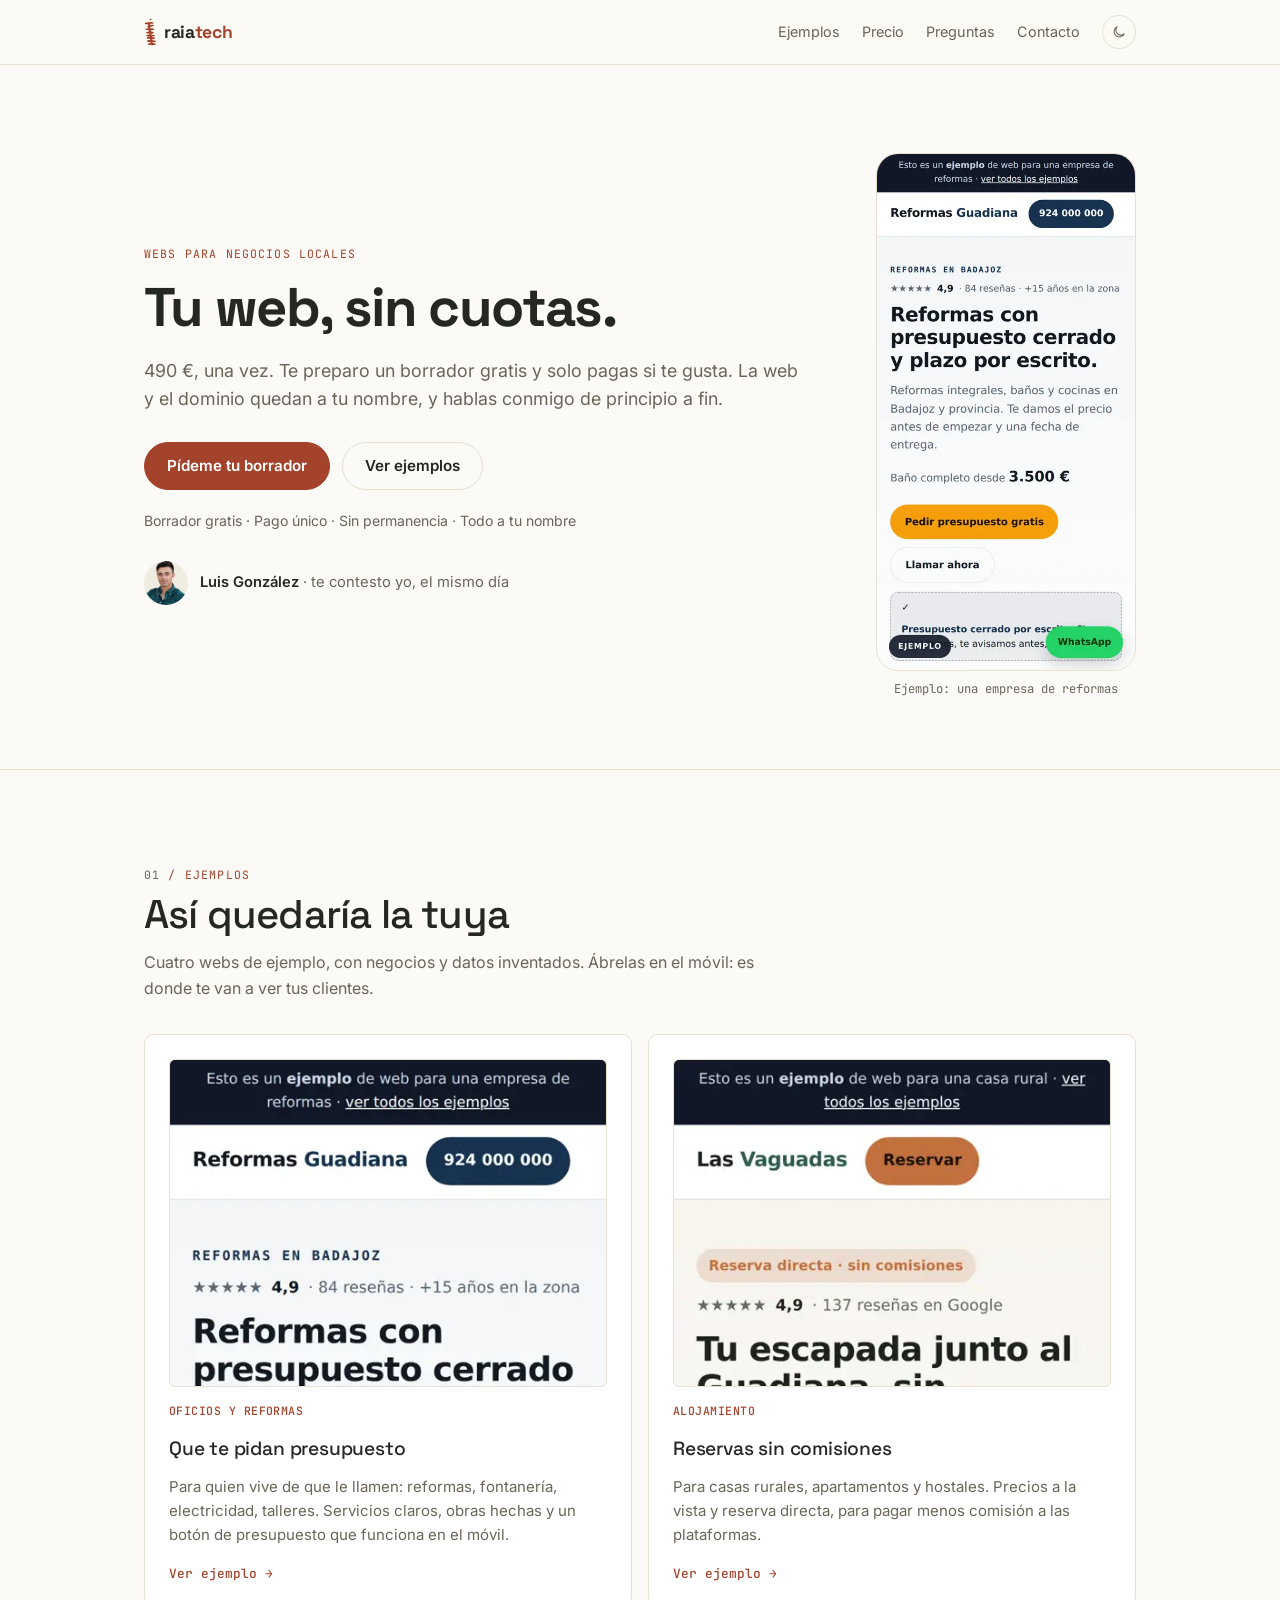
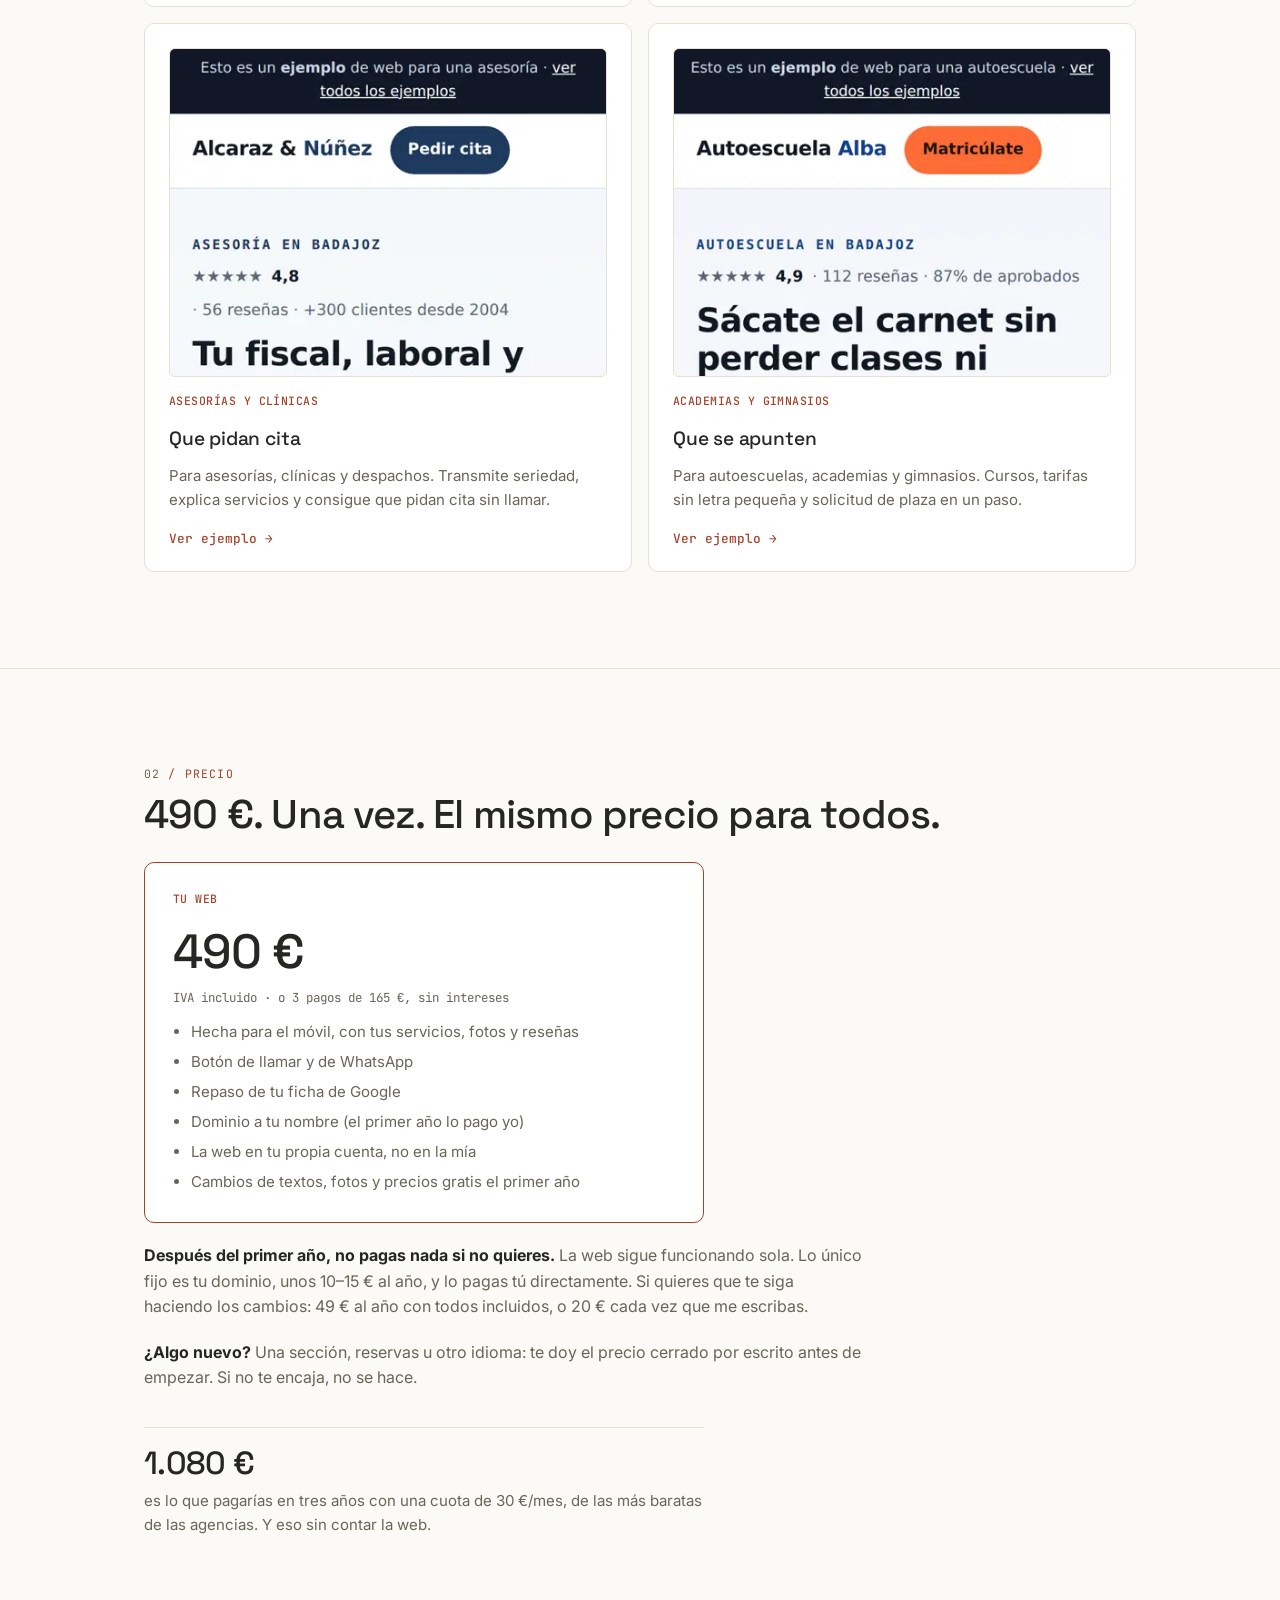
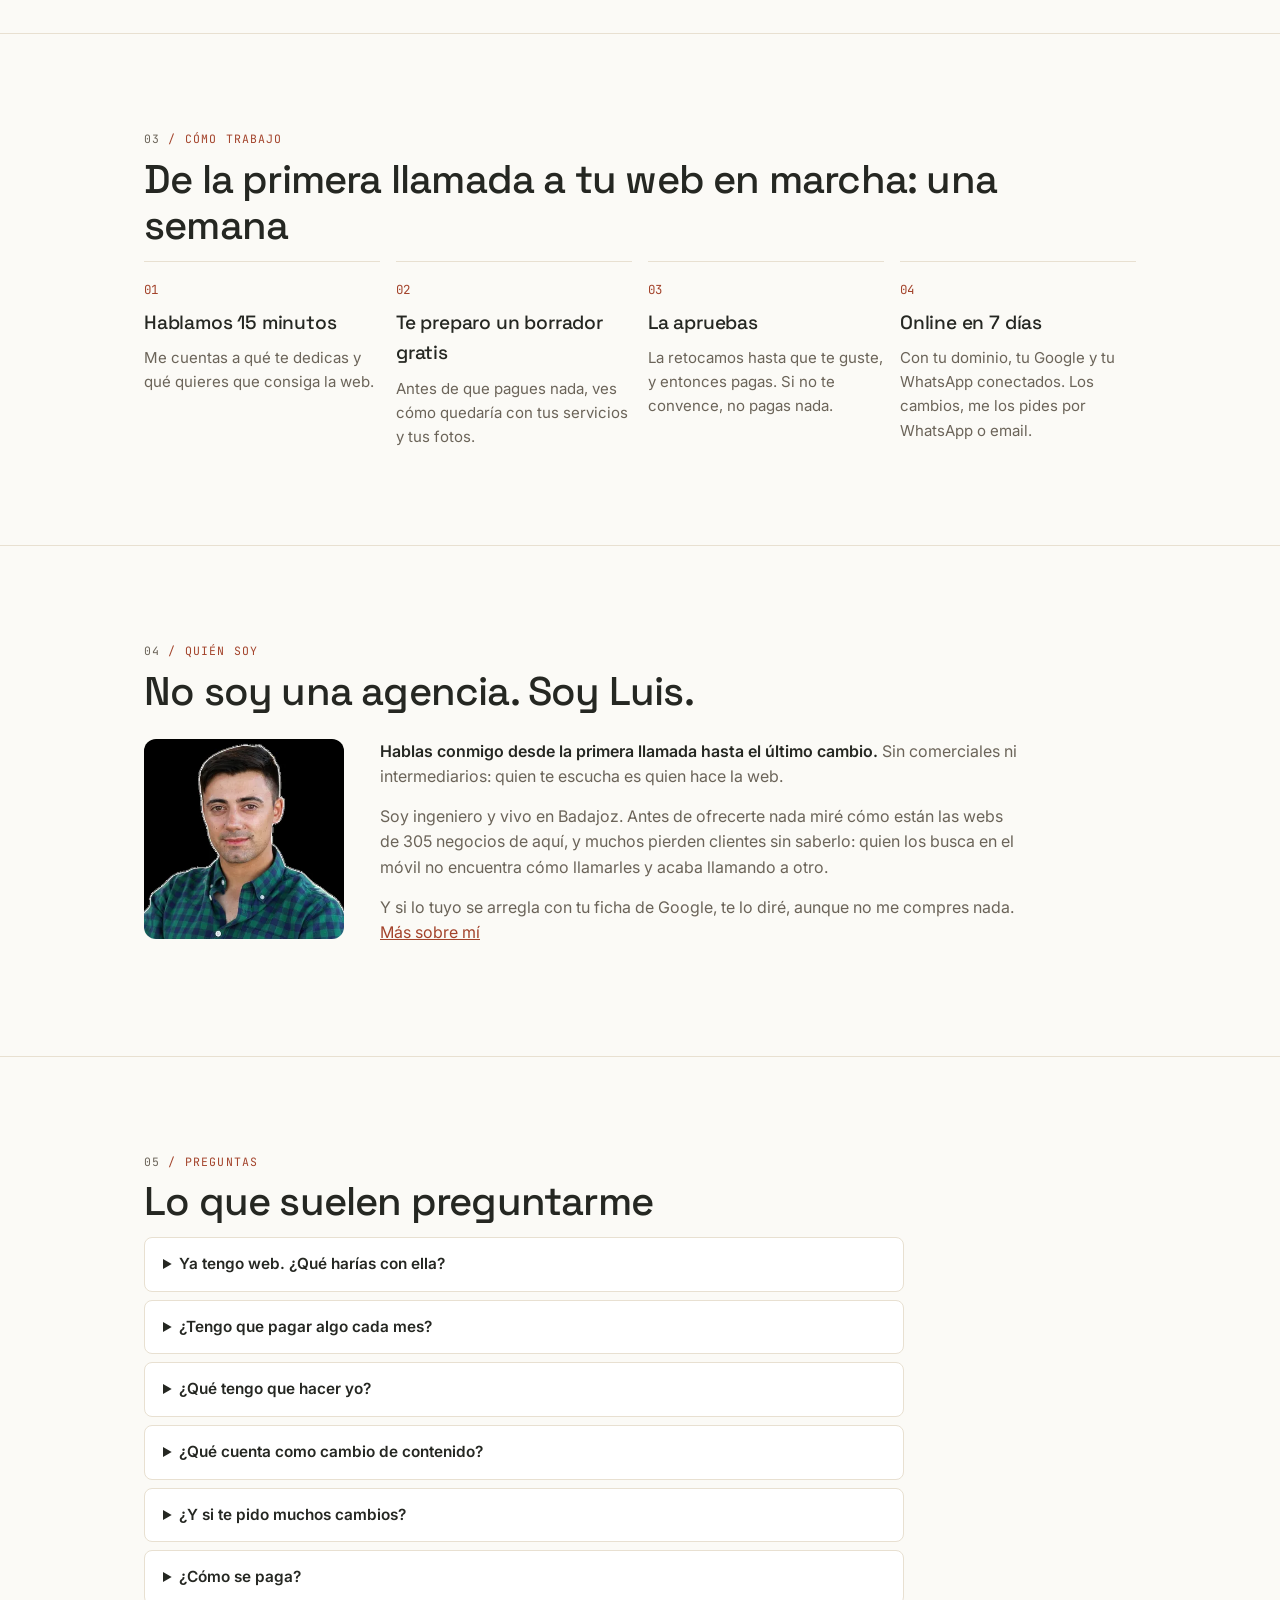
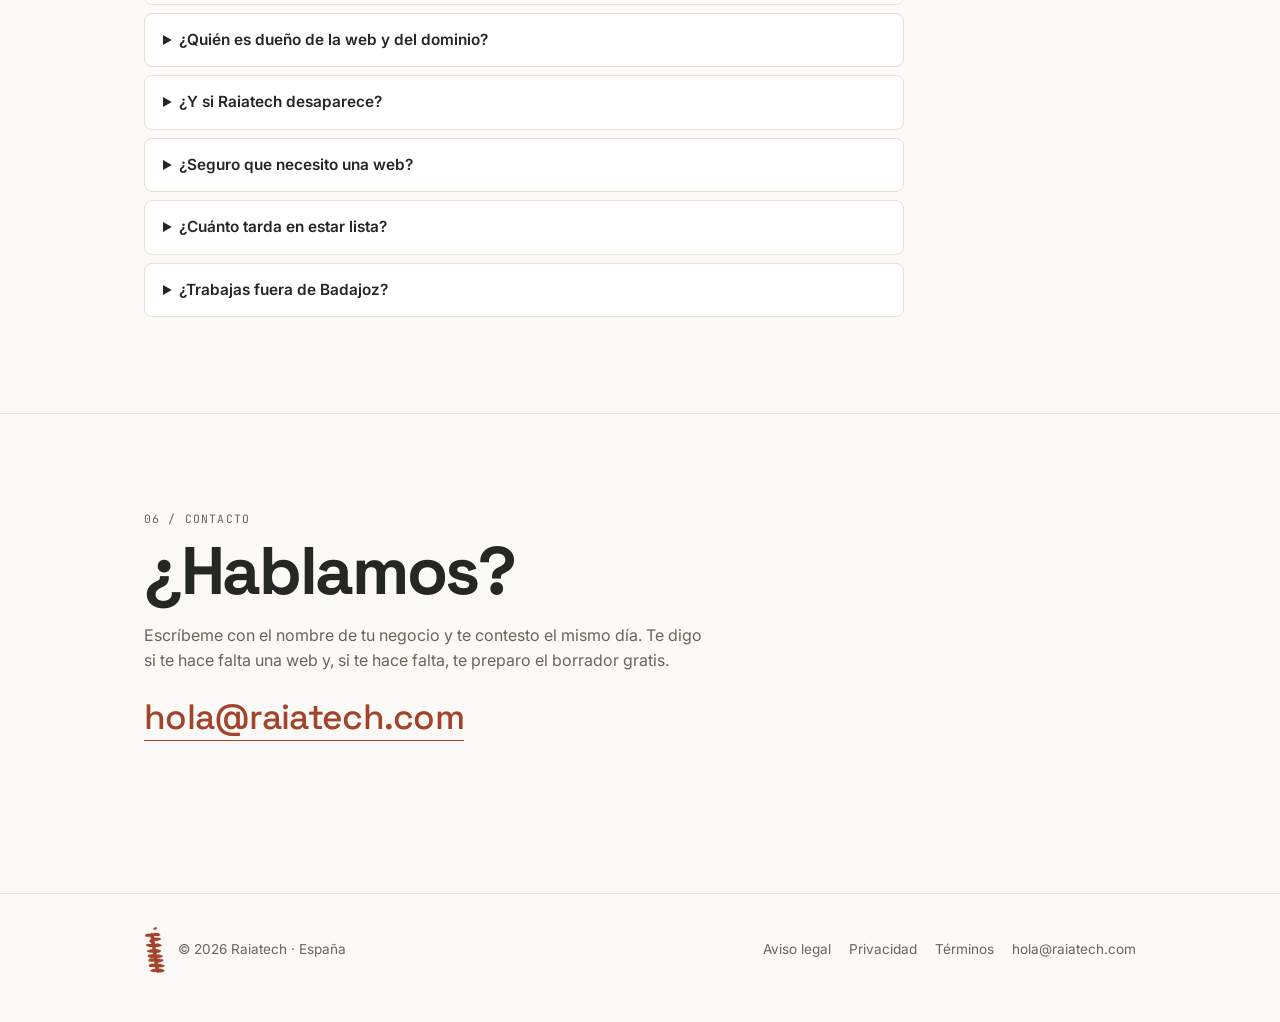
==== commit 1e7bfd86: "webs: «Tu web, sin cuotas», ejemplos con captura, un solo precio y quién soy Tras la auditoría de la" ====
--- a/webs/index.html
+++ b/webs/index.html
@@ -5,14 +5,20 @@
 <meta name="viewport" content="width=device-width, initial-scale=1">
 <meta name="robots" content="noindex">
 <title>Webs para negocios locales · Raiatech</title>
-<meta name="description" content="Webs rápidas y pensadas para captar clientes, para negocios de Badajoz y Extremadura. 490 € una vez, sin cuotas ni permanencia.">
+<meta name="description" content="Tu web, sin cuotas: 490 € una vez, con borrador gratis. La web y el dominio quedan a tu nombre.">
 <link rel="icon" href="../favicon.svg" type="image/svg+xml">
 <link rel="apple-touch-icon" href="../apple-touch-icon.png">
 <link rel="preconnect" href="https://fonts.googleapis.com"><link rel="preconnect" href="https://fonts.gstatic.com" crossorigin><link href="https://fonts.googleapis.com/css2?family=Inter:wght@400;600;700&family=JetBrains+Mono:wght@400;500&family=Space+Grotesk:wght@500;700&display=swap" rel="stylesheet">
 <script>(function(){var t;try{t=localStorage.getItem('tema')}catch(e){}document.documentElement.dataset.theme=t||(matchMedia('(prefers-color-scheme: light)').matches?'light':'dark')})()</script>
 <link rel="stylesheet" href="../assets/raiatech.css">
 <style>
-.hero{padding:88px 0 72px;max-width:760px}
+.hero{padding:88px 0 72px;display:grid;grid-template-columns:minmax(0,1fr) 260px;gap:56px;align-items:center}
+.hero .movil{margin:0}
+.hero .movil img{display:block;width:100%;height:auto;border:1px solid var(--line);border-radius:22px;background:var(--surface-2)}
+.hero .movil figcaption{margin-top:10px;font:400 .76rem var(--mono);color:var(--on-surface);text-align:center}
+.firma-luis{display:flex;align-items:center;gap:12px;margin-top:28px;font-size:.92rem;color:var(--on-surface)}
+.firma-luis img{width:44px;height:44px;border-radius:50%;object-fit:cover;background:var(--surface-2)}
+.firma-luis b{color:var(--on-bg);font-weight:600}
 h1{font-family:var(--display);font-size:clamp(2.1rem,5.4vw,3.4rem);line-height:1.08;letter-spacing:-.03em;font-weight:700;margin:14px 0 20px}
 .hero .sub{font-size:1.12rem;color:var(--on-surface);margin:0 0 28px;max-width:60ch}
 .ctas{display:flex;flex-wrap:wrap;gap:12px;align-items:center}
@@ -22,16 +28,18 @@
 .intro{color:var(--on-surface);margin:0 0 32px;max-width:62ch}
 .intro a{color:var(--acento)}
 .grid2{display:grid;gap:16px;grid-template-columns:repeat(2,minmax(0,1fr))}
-.grid3{display:grid;gap:16px;grid-template-columns:repeat(3,minmax(0,1fr))}
 .grid4{display:grid;gap:16px;grid-template-columns:repeat(4,minmax(0,1fr))}
 .dato{border-top:1px solid var(--line);padding-top:18px}
 .dato p{margin:8px 0 0;font-size:.94rem;color:var(--on-surface)}
 .cifra{font-family:var(--display);font-size:2rem;font-weight:500;letter-spacing:-.02em;line-height:1.1;color:var(--on-bg)}
 .caso,.card .caso{margin:0 0 6px;font:500 .72rem var(--mono);letter-spacing:.04em;color:var(--acento);text-transform:uppercase}
 .card .ver{margin-top:auto;padding-top:8px;font:500 .8rem var(--mono);color:var(--acento)}
-.card.precio .importe{color:var(--on-bg);font-family:var(--display);font-size:2rem;font-weight:500;letter-spacing:-.02em;line-height:1.1;margin:4px 0 0}
+.card .mini{display:block;width:100%;height:auto;aspect-ratio:4/3;object-fit:cover;object-position:top;border:1px solid var(--line);border-radius:6px;margin-bottom:6px;background:var(--surface-2)}
+.card.precio{max-width:560px;padding:28px}
+.card.precio .importe{color:var(--on-bg);font-family:var(--display);font-size:3rem;font-weight:500;letter-spacing:-.02em;line-height:1.1;margin:4px 0 0}
 .card.precio .bajo{font:400 .78rem var(--mono);color:var(--on-surface)}
 .precio.principal{border-color:var(--acento)}
+.dato.comparar{max-width:560px;margin-top:36px}
 .aparte{margin:20px 0 0;color:var(--on-surface);max-width:72ch}
 .aparte b{color:var(--on-bg)}
 .pasos{list-style:none;margin:0;padding:0;counter-reset:p}
@@ -48,127 +56,116 @@
 .correo{display:inline-block;margin-top:20px;font-family:var(--display);font-size:clamp(1.4rem,3.4vw,2.2rem);font-weight:500;letter-spacing:-.02em;color:var(--acento);text-decoration:none;border-bottom:1px solid currentColor;line-height:1.3}
 .correo:hover{border-bottom-width:2px}
 .pie-marca{display:flex;align-items:center;gap:12px}
-@media (max-width:860px){.grid2,.grid3,.grid4{grid-template-columns:1fr}.hero{padding:56px 0 48px}section{padding:64px 0}.pasos.grid4{grid-template-columns:1fr 1fr}}
+@media (max-width:860px){.grid2,.grid4{grid-template-columns:1fr}.hero{padding:56px 0 48px;grid-template-columns:1fr}.hero .movil{display:none}.card .mini{aspect-ratio:16/9}section{padding:64px 0}.pasos.grid4{grid-template-columns:1fr 1fr}}
 @media (max-width:480px){.pasos.grid4{grid-template-columns:1fr}}
+.yo{display:grid;grid-template-columns:200px minmax(0,1fr);gap:36px;align-items:start;margin-top:24px}
+.yo img{width:100%;height:auto;aspect-ratio:1;object-fit:cover;border-radius:12px;background:var(--surface-2)}
+.yo p{margin:0 0 14px;color:var(--on-surface);max-width:64ch}
+.yo strong{color:var(--on-bg);font-weight:600}
+.yo a{color:var(--acento)}
+@media (max-width:640px){.yo{grid-template-columns:minmax(0,1fr)}.yo img{width:140px}}
 </style>
 </head>
 <body>
 <header><div class="wrap">
   <a class="logo" href="../"><svg class="simbolo" viewBox="28 46 317 704" aria-hidden="true"><path stroke="none" d="M 189.1 65 C 175.3 71.3,159 85.6,159 91.5 C 159 106.1,199.5 102.9,209.9 87.5 C 219.6 73.2,205.3 57.7,189.1 65 M 179 149.6 C 177.6 149.9,172.4 151.5,167.3 153.2 C 158.2 156.4,158.2 156.4,151.7 153.1 C 141.5 147.9,132 148.6,125.5 155 C 121 159.5,120.8 159.5,115.2 159 C 86.3 156.6,58.4 160.8,52.1 168.3 C 50.9 169.9,44.5 184.5,43 189.2 C 39.5 200.5,55.9 205.1,100 205.2 C 123.7 205.3,122.3 204.1,125.6 227.9 C 127.7 243.6,127.4 244.5,118.1 247.9 C 107 251.9,101.8 263.9,106.9 273.9 C 109.1 278.1,119.4 287.6,128.4 293.5 C 134.8 297.7,136.8 300.9,135.7 305.2 C 134.5 309.9,131.7 310.3,101.5 310.5 C 66.6 310.7,61.1 312,58 321.5 C 54.9 330.8,60.9 337.2,78.7 343.8 C 112.8 356.5,108.7 355.5,126.2 355.5 C 145.1 355.5,144.5 355.2,146.5 367.6 C 149.8 387.4,149.2 388.4,132.5 389.3 C 126.7 389.7,121.8 390.8,114.5 393.4 C 109 395.4,99 398.4,92.2 400 C 66.5 406.2,63.1 413.3,80.3 424.7 C 91.5 432.2,97.5 433.7,127.2 436.4 C 158.3 439.1,158.9 439.5,159.2 454 C 159.4 463.7,156.1 464.9,127 465 C 100.1 465,92.8 467.1,84.7 477.2 C 76.4 487.5,80.5 494.7,99.5 503.2 C 130 517,133.3 517.4,157.6 509.9 C 165.6 507.5,171.2 512.7,167.8 519.7 C 166.3 522.8,168.1 522.6,144 522 C 126.4 521.5,102.7 527.2,97.4 533.1 C 95.2 535.5,91 550,91 555.1 C 91 564.7,106.6 568.1,150.2 567.9 C 177.5 567.9,176.5 567.3,179 583 C 181.6 599.6,180.1 602,168.5 600 C 148.4 596.6,110.8 603.5,103.7 612 C 100.4 615.9,98.2 634.5,100.4 638.9 C 104.5 646.7,117.2 648.6,155.5 647.2 C 190.4 645.9,188.4 645,191 663.1 C 193 677.3,191.9 678.3,175.2 677.4 C 159.7 676.5,152.1 677.9,143.7 683.1 C 140.3 685.3,133.4 689,128.3 691.4 C 109.1 700.6,113.2 707.3,143.7 716.4 C 160.7 721.5,167.9 722.4,186.9 721.7 C 206 721,207 721.3,215.4 728.9 C 224.3 737,227.7 737.3,233.9 730.6 C 237 727.3,241.7 726,250.5 726 C 279.2 726,300 721.5,313.5 712.5 C 331.6 700.5,329.5 692.5,306.6 686.3 C 301.6 685,293.2 682.2,287.9 680.1 C 274.6 674.7,268.5 673.6,256.4 674.3 C 242.5 675.2,240 672.9,240 659.3 C 240 650.6,240.6 650.4,268.2 649.7 C 294.4 649.1,299.5 648.2,312.6 642.1 C 332.9 632.5,331.1 624.6,307.1 618.5 C 301.4 617.1,292.1 614.1,286.3 611.9 C 270.6 606,264.8 604.9,249.6 605.1 C 231.9 605.3,231 604.7,229.4 591.2 C 228.5 583,230.1 581.4,240.8 579.5 C 284.7 571.9,301.5 565.1,307.4 552.6 C 312.8 541.2,305.3 536,280.1 533.5 C 272.1 532.6,261.8 531,257.1 529.9 C 252.1 528.7,243.2 527.5,235.8 527.1 C 222.2 526.5,220.7 525.9,219.5 520.9 C 218 514.8,220.8 513.7,239.7 512.8 C 258.9 512,265.8 510.7,280.4 505 C 306.5 494.8,308.8 485.7,287 479 C 283.4 477.8,275.7 474.7,269.9 472 C 253.5 464.2,244.5 462.8,227.4 465.4 C 212.6 467.6,210.6 466.4,208.8 454 C 207 441.6,209.1 439.9,229 438 C 244.1 436.6,252.9 433.8,262.3 427.4 C 280.8 414.8,278.6 405.4,255.8 399.1 C 251.5 398,244.1 395.2,239.2 393 C 227.9 388,221.5 386.6,212.1 387.3 C 199.8 388.2,198.9 387.4,196.5 372.3 C 193.9 356.4,195.7 354,209.7 354 C 234.9 353.9,249.6 351.2,267.6 343.3 C 291.5 332.9,291.6 324.2,268 318 C 263.3 316.7,255 313.8,249.5 311.5 C 232.7 304.3,223.4 302.9,208.5 305.1 C 186.8 308.3,186.9 308.4,183.4 284.6 C 179.8 261,180.5 259.6,193.8 262.6 C 211.1 266.5,225.2 264.7,244 256.1 C 250.9 252.9,258.1 249.7,260 249 C 273.6 243.6,276.5 235.9,268.2 227.3 C 260.7 219.6,249 216.5,231 217.4 C 173.6 220.4,172.9 220.2,171.3 203.7 C 170.4 193.9,172.2 192.6,184.4 193.5 C 193.7 194.2,224 192.8,240.9 190.9 C 261.9 188.5,267.2 183.1,259.2 172.2 C 257.2 169.4,254.3 165,252.8 162.6 C 247.3 153.3,234.3 149.9,202 149.5 C 190.7 149.3,180.4 149.4,179 149.6"/></svg>raia<span>tech</span></a>
-  <nav aria-label="Secciones"><a href="#ejemplos">Ejemplos</a><a href="#precios">Precios</a><a href="#preguntas">Preguntas</a><a class="cta-nav" href="#contacto">Contacto</a></nav>
+  <nav aria-label="Secciones"><a href="#ejemplos">Ejemplos</a><a href="#precio">Precio</a><a href="#preguntas">Preguntas</a><a class="cta-nav" href="#contacto">Contacto</a></nav>
 </div></header>
 
 <main>
   <div class="wrap">
     <div class="hero">
-      <p class="label">Webs para negocios locales</p>
-      <h1>Tu negocio no aparece cuando le buscan. Eso se arregla.</h1>
-      <p class="sub">Hago webs rápidas y claras para negocios de Badajoz y Extremadura. No vendo diseño: vendo que te encuentren y que te llamen. Tu web por 490&nbsp;€, una vez y sin cuotas.</p>
-      <div class="ctas"><a class="btn" href="#contacto">Cuéntame tu caso</a><a class="btn sec" href="#ejemplos">Ver ejemplos</a></div>
-      <p class="nota">Hecho en Badajoz · Sin cuotas ni permanencia · Solo pagas si te gusta el borrador</p>
+      <div>
+        <p class="label">Webs para negocios locales</p>
+        <h1>Tu web, sin cuotas.</h1>
+        <p class="sub">490&nbsp;€, una vez. Te preparo un borrador gratis y solo pagas si te gusta. La web y el dominio quedan a tu nombre, y hablas conmigo de principio a fin.</p>
+        <div class="ctas"><a class="btn" href="#contacto">Pídeme tu borrador</a><a class="btn sec" href="#ejemplos">Ver ejemplos</a></div>
+        <p class="nota">Borrador gratis · Pago único · Sin permanencia · Todo a tu nombre</p>
+        <div class="firma-luis"><img src="../images/luis-112.webp" alt="" width="112" height="112"><span><b>Luis González</b> · te contesto yo, el mismo día</span></div>
+      </div>
+      <figure class="movil"><img src="img/oficios.webp" alt="Web de ejemplo de una empresa de reformas, vista en el móvil" width="480" height="960"><figcaption>Ejemplo: una empresa de reformas</figcaption></figure>
     </div>
   </div>
 
-  <section id="datos"><div class="wrap">
-    <p class="label"><span class="n">01</span> / Por qué sé de esto</p>
-    <h2>Rastreé 305 negocios de Badajoz. 81 no tienen web.</h2>
-    <p class="intro">No es una opinión: es lo que devolvió el análisis. Muchos pierden clientes sin saberlo, porque quien los busca en Google acaba llamando a otro.</p>
-    <div class="grid4">
-      <div class="dato"><div class="cifra">305</div><p>negocios analizados en 21 sectores de Badajoz</p></div>
-      <div class="dato"><div class="cifra">81</div><p>no tienen web propia (algunos solo Facebook)</p></div>
-      <div class="dato"><div class="cifra">0&nbsp;%</div><p>sin web en los sectores con más dinero: van los primeros</p></div>
-      <div class="dato"><div class="cifra">&lt;1&nbsp;s</div><p>es lo que tarda en abrirse una web bien hecha</p></div>
+  <section id="ejemplos"><div class="wrap">
+    <p class="label"><span class="n">01</span> / Ejemplos</p>
+    <h2>Así quedaría la tuya</h2>
+    <p class="intro">Cuatro webs de ejemplo, con negocios y datos inventados. Ábrelas en el móvil: es donde te van a ver tus clientes.</p>
+    <div class="grid2">
+      <a class="card" href="demos/oficios/"><img class="mini" src="img/oficios.webp" alt="" width="480" height="960" loading="lazy"><p class="caso">Oficios y reformas</p><h3>Que te pidan presupuesto</h3><p>Para quien vive de que le llamen: reformas, fontanería, electricidad, talleres. Servicios claros, obras hechas y un botón de presupuesto que funciona en el móvil.</p><span class="ver">Ver ejemplo →</span></a>
+      <a class="card" href="demos/alojamiento/"><img class="mini" src="img/alojamiento.webp" alt="" width="480" height="960" loading="lazy"><p class="caso">Alojamiento</p><h3>Reservas sin comisiones</h3><p>Para casas rurales, apartamentos y hostales. Precios a la vista y reserva directa, para pagar menos comisión a las plataformas.</p><span class="ver">Ver ejemplo →</span></a>
+      <a class="card" href="demos/profesionales/"><img class="mini" src="img/profesionales.webp" alt="" width="480" height="960" loading="lazy"><p class="caso">Asesorías y clínicas</p><h3>Que pidan cita</h3><p>Para asesorías, clínicas y despachos. Transmite seriedad, explica servicios y consigue que pidan cita sin llamar.</p><span class="ver">Ver ejemplo →</span></a>
+      <a class="card" href="demos/formacion/"><img class="mini" src="img/formacion.webp" alt="" width="480" height="960" loading="lazy"><p class="caso">Academias y gimnasios</p><h3>Que se apunten</h3><p>Para autoescuelas, academias y gimnasios. Cursos, tarifas sin letra pequeña y solicitud de plaza en un paso.</p><span class="ver">Ver ejemplo →</span></a>
     </div>
   </div></section>
 
-  <section id="ejemplos"><div class="wrap">
-    <p class="label"><span class="n">02</span> / Ejemplos</p>
-    <h2>Cuatro tipos de web, cuatro problemas resueltos</h2>
-    <p class="intro">Cada sector necesita cosas distintas. Estos son ejemplos de cómo lo monto, con datos inventados.</p>
-    <div class="grid2">
-      <a class="card" href="demos/oficios/"><p class="caso">Oficios y reformas</p><h3>Presupuesto y WhatsApp</h3><p>Para quien vive de que le llamen: reformas, fontanería, electricidad, talleres. Servicios claros, obras hechas y un botón de presupuesto que funciona en el móvil.</p><span class="ver">Ver ejemplo →</span></a>
-      <a class="card" href="demos/alojamiento/"><p class="caso">Alojamiento</p><h3>Reserva directa</h3><p>Para casas rurales, apartamentos y hostales. Precios a la vista y reserva directa, para pagar menos comisión a las plataformas.</p><span class="ver">Ver ejemplo →</span></a>
-      <a class="card" href="demos/profesionales/"><p class="caso">Servicios profesionales</p><h3>Confianza y cita</h3><p>Para asesorías, clínicas y despachos. Transmite seriedad, explica servicios y consigue que pidan cita sin llamar.</p><span class="ver">Ver ejemplo →</span></a>
-      <a class="card" href="demos/formacion/"><p class="caso">Formación y comercio</p><h3>Matrícula y precios</h3><p>Para autoescuelas, academias y gimnasios. Cursos, tarifas sin letra pequeña y solicitud de plaza en un paso.</p><span class="ver">Ver ejemplo →</span></a>
+  <section id="precio"><div class="wrap">
+    <p class="label"><span class="n">02</span> / Precio</p>
+    <h2>490&nbsp;€. Una vez. El mismo precio para todos.</h2>
+    <div class="card precio principal" style="margin-top:24px">
+      <p class="caso">Tu web</p>
+      <p class="importe">490&nbsp;€</p>
+      <p class="bajo">IVA incluido · o 3 pagos de 165&nbsp;€, sin intereses</p>
+      <ul>
+        <li>Hecha para el móvil, con tus servicios, fotos y reseñas</li>
+        <li>Botón de llamar y de WhatsApp</li>
+        <li>Repaso de tu ficha de Google</li>
+        <li>Dominio a tu nombre (el primer año lo pago yo)</li>
+        <li>La web en tu propia cuenta, no en la mía</li>
+        <li>Cambios de textos, fotos y precios gratis el primer año</li>
+      </ul>
     </div>
-  </div></section>
-
-  <section id="precios"><div class="wrap">
-    <p class="label"><span class="n">03</span> / Precios</p>
-    <h2>Un precio, el mismo para todos</h2>
-    <p class="intro">Pagas una vez. Sin cuotas y sin permanencia. Lo único que pagarás después es tu dominio, unos 10–15&nbsp;€ al año, a tu nombre y directamente a quien lo registra.</p>
-    <div class="grid3">
-      <div class="card precio principal">
-        <p class="caso">Una vez</p>
-        <h3>Tu web</h3>
-        <p class="importe">490&nbsp;€</p>
-        <p class="bajo">IVA incluido (405&nbsp;€ + IVA)</p>
-        <ul>
-          <li>Hecha para el móvil, con tus servicios, fotos y reseñas</li>
-          <li>Botón de llamar y de WhatsApp</li>
-          <li>Repaso de tu ficha de Google</li>
-          <li>Dominio a tu nombre (el primer año lo pago yo)</li>
-          <li>La web en tu cuenta, no en la mía</li>
-          <li>Cambios de contenido gratis el primer año</li>
-        </ul>
-      </div>
-      <div class="card precio">
-        <p class="caso">Después, si quieres</p>
-        <h3>Cambios de contenido</h3>
-        <p class="importe">49&nbsp;€/año</p>
-        <p class="bajo">o 20&nbsp;€ por mensaje</p>
-        <ul>
-          <li>Con la cuota, todos los cambios de contenido del año</li>
-          <li>Sin cuota, todo lo que quieras cambiar en un mensaje es un solo cargo</li>
-          <li>Sin ninguna de las dos, la web sigue funcionando</li>
-        </ul>
-      </div>
-      <div class="card precio">
-        <p class="caso">Algo nuevo</p>
-        <h3>Secciones, reservas, idiomas</h3>
-        <p class="importe">Precio cerrado</p>
-        <p class="bajo">calculado a 40&nbsp;€/hora</p>
-        <ul>
-          <li>Te doy el total por escrito antes de empezar</li>
-          <li>Si no te encaja, no se hace y no pagas nada</li>
-        </ul>
-      </div>
-    </div>
-    <p class="aparte"><b>¿Prefieres repartirlo?</b> Tres pagos de 165&nbsp;€, sin intereses ni permanencia.</p>
-    <p class="aparte"><b>Para comparar:</b> con un mantenimiento de 30&nbsp;€/mes, en la parte baja de lo que cobran las agencias por una web WordPress, pagarías 1.080&nbsp;€ en cuotas en tres años, aparte de la web.</p>
+    <p class="aparte"><b>Después del primer año, no pagas nada si no quieres.</b> La web sigue funcionando sola. Lo único fijo es tu dominio, unos 10–15&nbsp;€ al año, y lo pagas tú directamente. Si quieres que te siga haciendo los cambios: 49&nbsp;€ al año con todos incluidos, o 20&nbsp;€ cada vez que me escribas.</p>
+    <p class="aparte"><b>¿Algo nuevo?</b> Una sección, reservas u otro idioma: te doy el precio cerrado por escrito antes de empezar. Si no te encaja, no se hace.</p>
+    <div class="dato comparar"><div class="cifra">1.080&nbsp;€</div><p>es lo que pagarías en tres años con una cuota de 30&nbsp;€/mes, de las más baratas de las agencias. Y eso sin contar la web.</p></div>
   </div></section>
 
   <section id="como"><div class="wrap">
-    <p class="label"><span class="n">04</span> / Cómo trabajo</p>
-    <h2>De la llamada a online, en una semana</h2>
+    <p class="label"><span class="n">03</span> / Cómo trabajo</p>
+    <h2>De la primera llamada a tu web en marcha: una semana</h2>
     <ol class="pasos grid4">
       <li><h3>Hablamos 15 minutos</h3><p>Me cuentas a qué te dedicas y qué quieres que consiga la web.</p></li>
       <li><h3>Te preparo un borrador gratis</h3><p>Antes de que pagues nada, ves cómo quedaría con tus servicios y tus fotos.</p></li>
-      <li><h3>La apruebas</h3><p>Cambios sin límite hasta que digas que sí. Entonces se paga. Si no te gusta, no pagas nada.</p></li>
+      <li><h3>La apruebas</h3><p>La retocamos hasta que te guste, y entonces pagas. Si no te convence, no pagas nada.</p></li>
       <li><h3>Online en 7 días</h3><p>Con tu dominio, tu Google y tu WhatsApp conectados. Los cambios, me los pides por WhatsApp o email.</p></li>
     </ol>
+  </div></section>
+
+  <section id="yo"><div class="wrap">
+    <p class="label"><span class="n">04</span> / Quién soy</p>
+    <h2>No soy una agencia. Soy Luis.</h2>
+    <div class="yo">
+      <img src="../images/luis-360.webp" alt="Retrato de Luis González" width="360" height="360" loading="lazy">
+      <div>
+        <p><strong>Hablas conmigo desde la primera llamada hasta el último cambio.</strong> Sin comerciales ni intermediarios: quien te escucha es quien hace la web.</p>
+        <p>Soy ingeniero y vivo en Badajoz. Antes de ofrecerte nada miré cómo están las webs de 305 negocios de aquí, y muchos pierden clientes sin saberlo: quien los busca en el móvil no encuentra cómo llamarles y acaba llamando a otro.</p>
+        <p>Y si lo tuyo se arregla con tu ficha de Google, te lo diré, aunque no me compres nada. <a href="../#yo">Más sobre mí</a></p>
+      </div>
+    </div>
   </div></section>
 
   <section id="preguntas"><div class="wrap">
     <p class="label"><span class="n">05</span> / Preguntas</p>
     <h2>Lo que suelen preguntarme</h2>
     <div class="faq">
-      <details><summary>¿Tengo que pagar algo cada mes?</summary><p>No. Pagas la web una vez. Lo único que se renueva es tu dominio, unos 10–15&nbsp;€ al año, a tu nombre. La cuota de cambios es opcional.</p></details>
-      <details><summary>¿Por qué no hay cuota mensual?</summary><p>Porque una web sencilla y bien hecha casi no cuesta nada mantenerla en marcha: no lleva WordPress ni nada que actualizar. No te voy a cobrar cada mes por algo que no me cuesta.</p></details>
+      <details><summary>Ya tengo web. ¿Qué harías con ella?</summary><p>Depende de cómo esté. A veces basta con arreglar dos cosas, y te digo cuáles. Si conviene hacerla nueva, el precio es el mismo: 490&nbsp;€.</p></details>
+      <details><summary>¿Tengo que pagar algo cada mes?</summary><p>No. Pagas la web una vez. Lo único que se renueva es tu dominio, unos 10–15&nbsp;€ al año, a tu nombre. No hay cuota porque una web sencilla y bien hecha casi no cuesta mantenerla: no lleva WordPress ni nada que actualizar, y no te voy a cobrar cada mes por algo que no me cuesta.</p></details>
+      <details><summary>¿Qué tengo que hacer yo?</summary><p>Contarme tu negocio en 15 minutos y mandarme unas fotos por WhatsApp o email. Los textos los escribo yo.</p></details>
       <details><summary>¿Qué cuenta como cambio de contenido?</summary><p>Lo que ya está en tu web: horarios, precios, textos, fotos, servicios, preguntas o el teléfono. Me lo mandas por WhatsApp o email y queda publicado en dos días laborables. Una sección nueva, otra página, reservas u otro idioma son algo nuevo y llevan precio cerrado.</p></details>
-      <details><summary>¿Y si te pido muchos cambios?</summary><p>Lo normal es un puñado al año. Si algún mes se nota, te lo diré antes de cobrarte nada.</p></details>
+      <details><summary>¿Y si te pido muchos cambios?</summary><p>Lo normal es un puñado al año, y entra todo. Si algún día me pides algo que ya es nuevo, te lo diré antes y tú decides.</p></details>
+      <details><summary>¿Cómo se paga?</summary><p>Cuando apruebas el borrador, nunca antes, y con factura. Si lo prefieres, en tres pagos de 165&nbsp;€.</p></details>
       <details><summary>¿Quién es dueño de la web y del dominio?</summary><p>Tú. El dominio va a tu nombre, la web está en tu cuenta y te doy los ficheros. Si te vas, no tienes que pedirme permiso.</p></details>
       <details><summary>¿Y si Raiatech desaparece?</summary><p>Tu web sigue funcionando: está en tu cuenta y no depende de mí.</p></details>
       <details><summary>¿Seguro que necesito una web?</summary><p>No siempre. Si te encuentran bien en Google Maps y tienes la agenda llena, puede que te baste con tu ficha de Google. Si es tu caso, te lo diré.</p></details>
       <details><summary>¿Cuánto tarda en estar lista?</summary><p>Unos 7 días desde que apruebas el borrador.</p></details>
-      <details><summary>¿Trabajas fuera de Badajoz?</summary><p>Sí. La oficina está en Badajoz, pero se hace todo online sin problema.</p></details>
+      <details><summary>¿Trabajas fuera de Badajoz?</summary><p>Sí. Vivo en Badajoz, pero se hace todo online sin problema.</p></details>
     </div>
   </div></section>
 
   <section id="contacto"><div class="wrap"><div class="cierre">
     <p class="label"><span class="n">06</span> / Contacto</p>
-    <h2>Cuéntame qué necesitas</h2>
-    <p>Mándame dos líneas con tu negocio y te digo en el mismo día si puedo ayudarte y cuánto costaría.</p>
+    <h2>¿Hablamos?</h2>
+    <p>Escríbeme con el nombre de tu negocio y te contesto el mismo día. Te digo si te hace falta una web y, si te hace falta, te preparo el borrador gratis.</p>
     <a class="correo" href="mailto:hola@raiatech.com?subject=Quiero%20una%20web%20para%20mi%20negocio">hola@raiatech.com</a>
   </div></div></section>
 </main>
